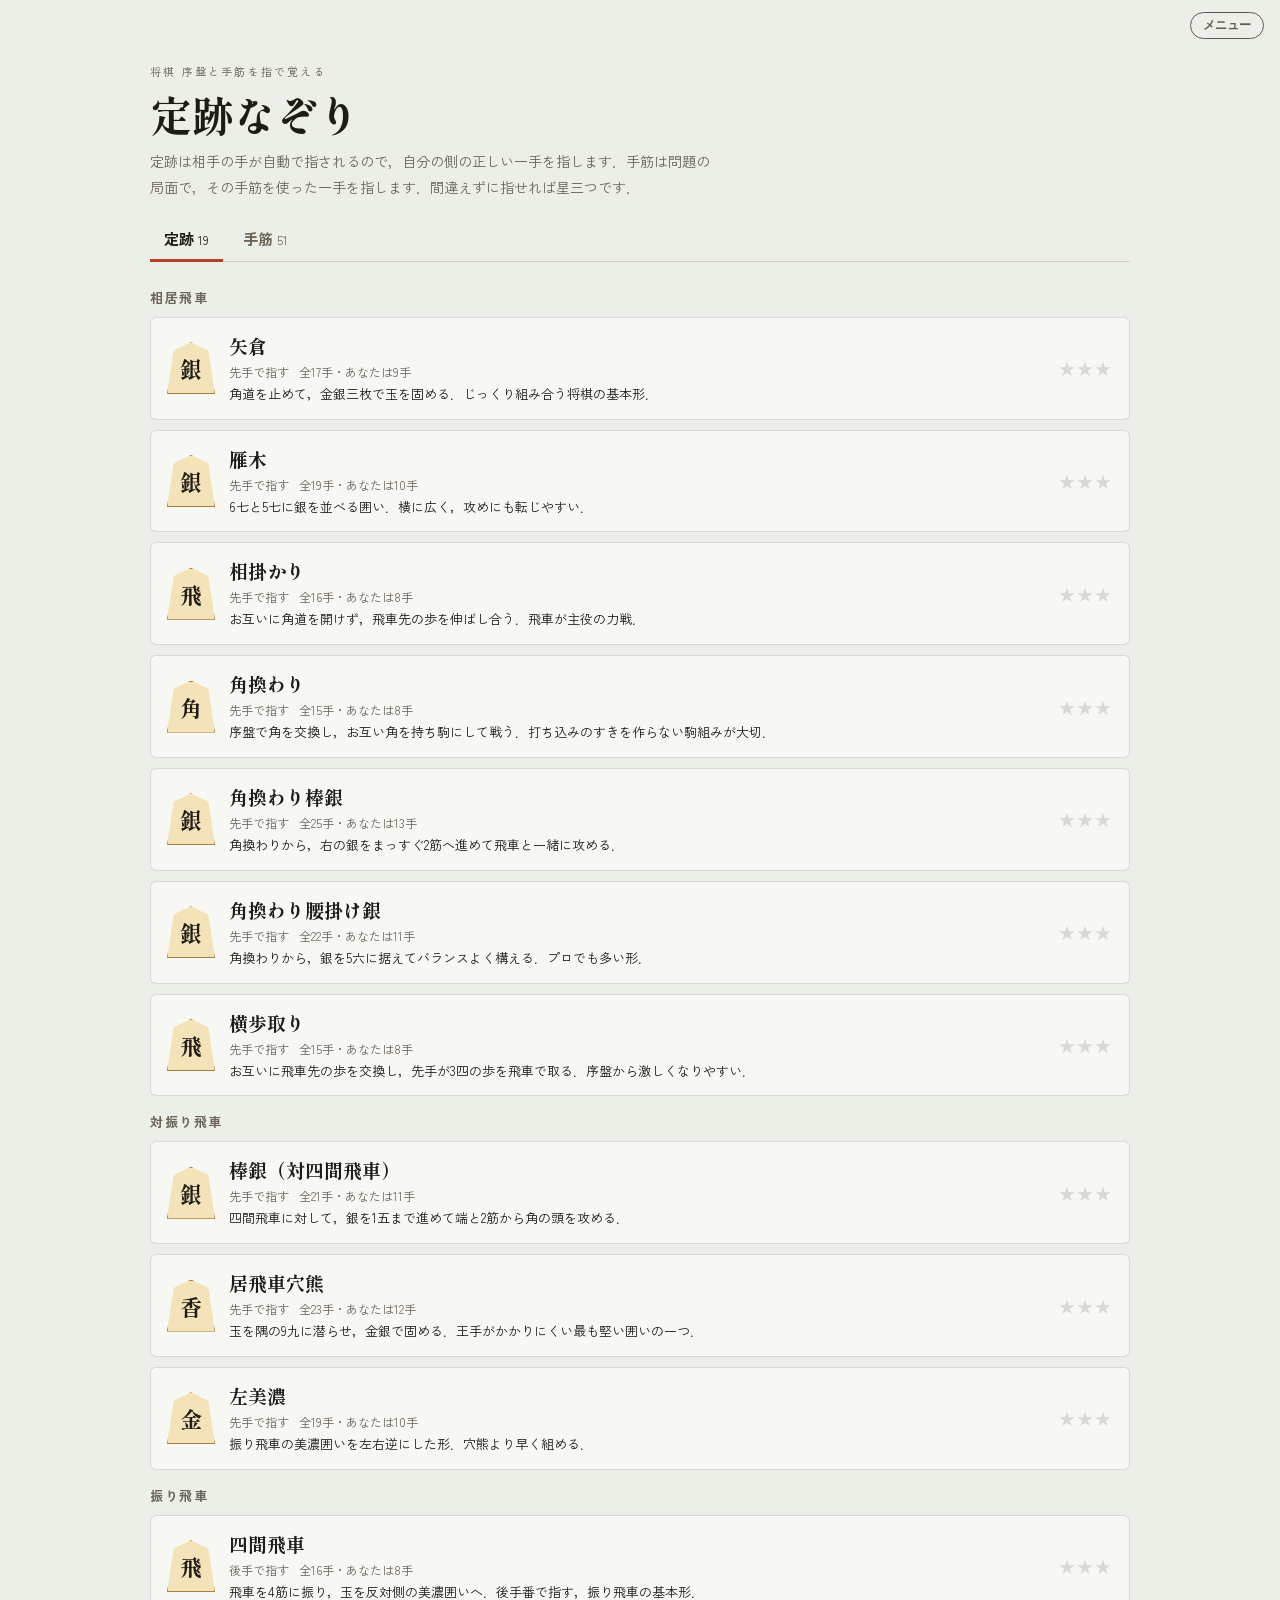
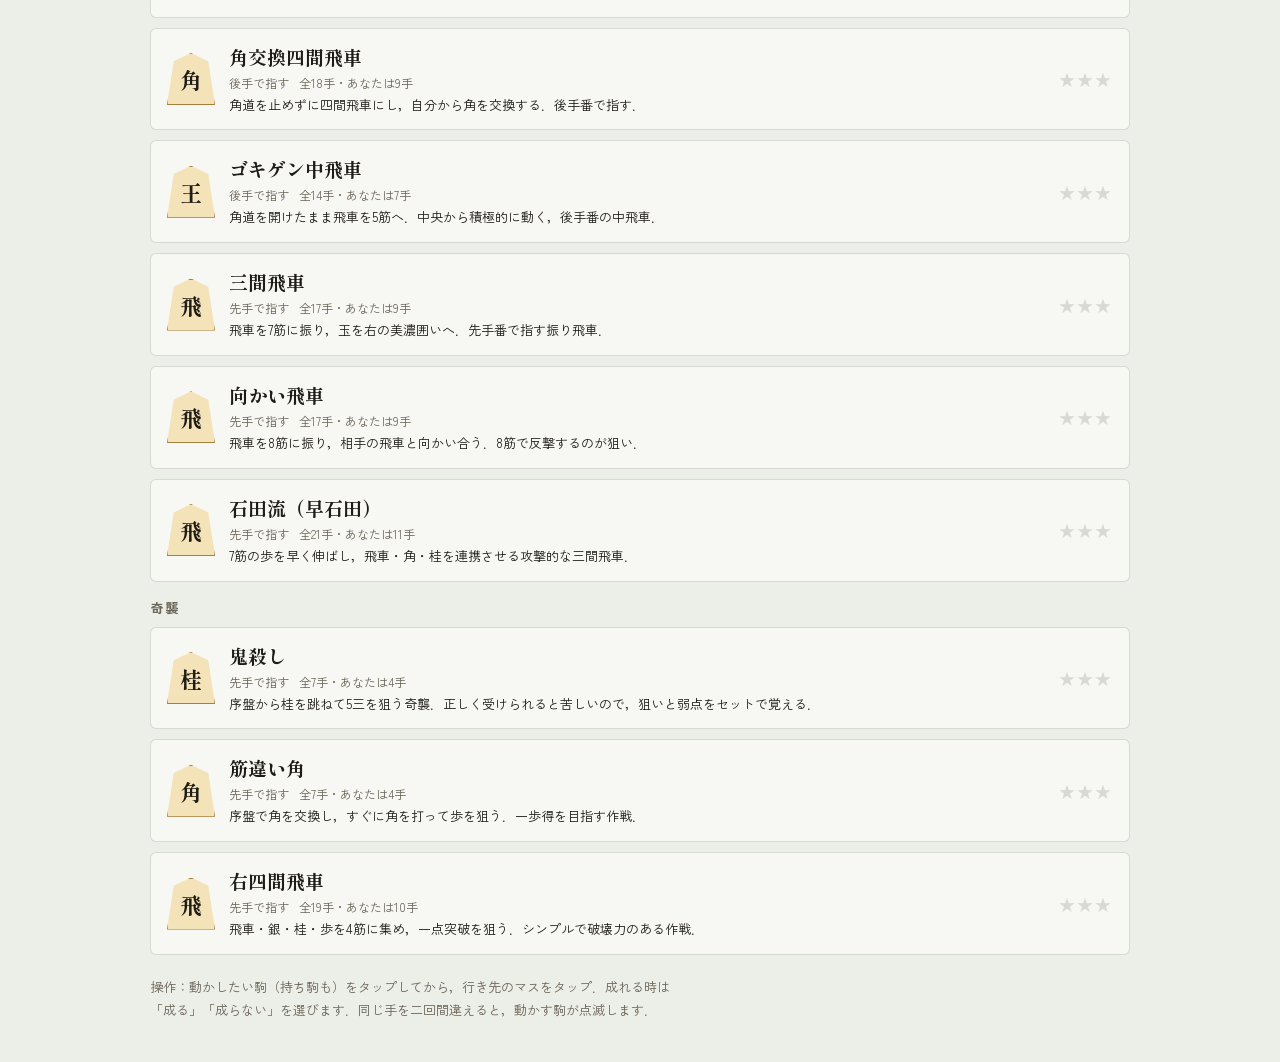
==== docs/joseki.html @ 5e4f7b09 "Add offline-capable GitHub Pages build of the games Co-Authored-By: Claude Opus 5.5 <noreply@anthrop" ====
<!doctype html>
<html lang="ja">
<head>
<meta charset="utf-8">
<meta name="viewport" content="width=device-width, initial-scale=1, viewport-fit=cover">
<meta name="theme-color" content="#eceee8">
<meta name="apple-mobile-web-app-capable" content="yes">
<meta name="mobile-web-app-capable" content="yes">
<meta name="apple-mobile-web-app-title" content="ゲーム箱">
<link rel="manifest" href="manifest.webmanifest">
<link rel="apple-touch-icon" href="icon-180.png">
<link rel="icon" href="icon-192.png">
<style>:root{color-scheme:light;padding-top:env(safe-area-inset-top,0px);padding-bottom:env(safe-area-inset-bottom,0px)}
body{margin:0;font:14px system-ui,-apple-system,"Hiragino Sans","Noto Sans JP",sans-serif}
img{max-width:100%}[hidden]{display:none!important}
.app-menu{font:700 12px system-ui,-apple-system,"Hiragino Sans",sans-serif;color:inherit;text-decoration:none;
 border:1px solid currentColor;border-radius:999px;padding:4px 12px;opacity:.7;background:transparent}
.app-menu.fixed{position:fixed;z-index:50;left:50%;transform:translateX(-50%);top:calc(env(safe-area-inset-top,0px) + 10px)}
.app-menu-bar{display:flex;justify-content:flex-end;padding-top:12px;padding-left:max(16px,env(safe-area-inset-left,0px));padding-right:max(16px,env(safe-area-inset-right,0px))}</style>
<title>定跡なぞり</title>
</head>
<body>
<div class="app-menu-bar"><a class="app-menu static" href="./">メニュー</a></div>
<meta name="claude:viewport-fit-sides" content="cover">
<link rel="preconnect" href="https://fonts.googleapis.com">
<link rel="preconnect" href="https://fonts.gstatic.com" crossorigin>
<link rel="stylesheet" href="https://fonts.googleapis.com/css2?family=Shippori+Mincho+B1:wght@600;800&family=Zen+Kaku+Gothic+New:wght@400;700&display=swap">
<style>
/* Layout: 一覧は定跡カードの一列．対局画面は盤を主役に，右（狭い画面では下）に棋譜と解説． */
:root {
  --bg: #eceee8;
  --surface: #f7f8f4;
  --ink: #1f1c16;
  --muted: #6b6558;
  --line: rgba(31, 28, 22, 0.14);
  --board: #e2b768;
  --grid: #5b3f1b;
  --piece: #f4e2b8;
  --piece-edge: #a77f3f;
  --accent: #b8402b;
  --good: #2f7a4a;
  --hl: rgba(184, 64, 43, 0.22);
  --last: rgba(47, 122, 74, 0.22);
  --sign: "Shippori Mincho B1", "Hiragino Mincho ProN", "Yu Mincho", serif;
  --ui: "Zen Kaku Gothic New", "Hiragino Sans", "Noto Sans JP", "Yu Gothic", sans-serif;
}
@media (prefers-color-scheme: dark) {
  :root:not([data-theme="light"]) {
    --bg: #161915; --surface: #1f231e; --ink: #e7e9e3; --muted: #a29d8f; --line: rgba(231, 233, 227, 0.14);
    --board: #b98b47; --grid: #3d2a10; --piece: #ead6a6; --piece-edge: #8a6530;
    --accent: #ec6b52; --good: #5cb97c; --hl: rgba(236, 107, 82, 0.32); --last: rgba(92, 185, 124, 0.3);
    color-scheme: dark;
  }
}
:root[data-theme="dark"] {
  --bg: #161915; --surface: #1f231e; --ink: #e7e9e3; --muted: #a29d8f; --line: rgba(231, 233, 227, 0.14);
  --board: #b98b47; --grid: #3d2a10; --piece: #ead6a6; --piece-edge: #8a6530;
  --accent: #ec6b52; --good: #5cb97c; --hl: rgba(236, 107, 82, 0.32); --last: rgba(92, 185, 124, 0.3);
  color-scheme: dark;
}
[hidden] { display: none !important; }
body { background: var(--bg); color: var(--ink); font-family: var(--ui); }
.wrap {
  max-width: 980px; margin: 0 auto;
  padding-block: 24px 40px;
  padding-left: max(16px, env(safe-area-inset-left, 0px));
  padding-right: max(16px, env(safe-area-inset-right, 0px));
  display: flex; flex-direction: column; gap: 20px;
}
h1, h2 { font-family: var(--sign); font-weight: 800; margin: 0; line-height: 1.2; text-wrap: balance; }
h1 { font-size: clamp(30px, 7vw, 42px); }
h2 { font-size: 24px; }
p { margin: 0; line-height: 1.8; }
.lead { color: var(--muted); max-width: 40em; }
.eyebrow { font-size: 11px; letter-spacing: 0.2em; color: var(--muted); }

/* 一覧 */
.list { display: grid; gap: 10px; }
.item {
  display: grid; grid-template-columns: auto 1fr auto; gap: 14px; align-items: center;
  text-align: left; font: inherit; color: inherit;
  background: var(--surface); border: 1px solid var(--line); border-radius: 6px;
  padding: 14px 16px; cursor: pointer;
}
.item:hover { border-color: var(--ink); }
.item .mark {
  font-family: var(--sign); font-weight: 800; font-size: 22px;
  width: 46px; height: 50px; display: grid; place-items: center;
  background: var(--piece); color: #1f1c16; border: 1px solid var(--piece-edge);
  clip-path: polygon(50% 0, 86% 16%, 100% 100%, 0 100%, 14% 16%);
}
.item .body { display: flex; flex-direction: column; gap: 4px; min-width: 0; }
.item .name { font-family: var(--sign); font-weight: 800; font-size: 19px; }
.item .meta { font-size: 12px; color: var(--muted); display: flex; flex-wrap: wrap; gap: 4px 10px; }
.item .desc { font-size: 13px; line-height: 1.6; }
.stars { font-size: 16px; letter-spacing: 2px; color: var(--accent); white-space: nowrap; }
.stars .off { color: var(--line); }

/* 対局画面 */
.play { display: grid; grid-template-columns: minmax(0, 1fr) 300px; gap: 24px; align-items: start; }
@media (max-width: 760px) { .play { grid-template-columns: 1fr; } }
.topbar { display: flex; align-items: center; justify-content: space-between; gap: 12px; flex-wrap: wrap; }
.back {
  font: 700 13px var(--ui); color: var(--ink); background: transparent;
  border: 1px solid var(--line); border-radius: 999px; padding: 6px 14px; cursor: pointer;
}
.boardcol { display: flex; flex-direction: column; gap: 8px; align-items: center; min-width: 0; }
.hand {
  width: min(100%, 520px); min-height: 34px;
  display: flex; align-items: center; gap: 8px; flex-wrap: wrap;
  font-size: 13px; color: var(--muted);
}
.hand b { font-family: var(--sign); font-size: 18px; color: var(--ink); }
.boardbox { width: min(100%, 520px); display: grid; grid-template-columns: 1fr 18px; gap: 4px; }
.files { display: grid; grid-template-columns: repeat(9, 1fr); font-size: 11px; color: var(--muted); text-align: center; font-variant-numeric: tabular-nums; }
.ranks { display: grid; grid-template-rows: repeat(9, 1fr); font-family: var(--sign); font-size: 12px; color: var(--muted); align-items: center; text-align: center; }
.board {
  display: grid; grid-template-columns: repeat(9, 1fr);
  background: var(--board); border: 2px solid var(--grid);
  box-shadow: 0 8px 24px rgba(0, 0, 0, 0.12);
}
.sq {
  aspect-ratio: 1 / 1.1; position: relative; padding: 0; margin: 0;
  border: 0; border-right: 1px solid var(--grid); border-bottom: 1px solid var(--grid);
  background: transparent; cursor: pointer; display: grid; place-items: center; min-width: 0;
}
.sq:nth-child(9n) { border-right: 0; }
.sq:nth-last-child(-n+9) { border-bottom: 0; }
.sq.last { background: var(--last); }
.sq.sel { background: var(--hl); }
.sq.hint::after {
  content: ""; position: absolute; inset: 3px; border: 2px dashed var(--accent); border-radius: 3px;
  animation: blink 1s steps(2) infinite;
}
.sq.wrong { animation: shake .3s; }
.sq:focus-visible { outline: 2px solid var(--ink); outline-offset: -3px; z-index: 1; }
@keyframes blink { 50% { opacity: 0.3; } }
@keyframes shake { 25% { transform: translateX(-3px); } 75% { transform: translateX(3px); } }
.pc {
  width: 84%; height: 90%;
  display: grid; place-items: center;
  background: var(--piece); color: #1f1c16;
  clip-path: polygon(50% 0, 86% 15%, 100% 100%, 0 100%, 14% 15%);
  font-family: var(--sign); font-weight: 800;
  font-size: clamp(14px, 4.4vw, 26px); line-height: 1;
  padding-top: 10%;
  box-shadow: inset 0 -2px 0 var(--piece-edge);
  pointer-events: none;
}
.pc.opp { transform: rotate(180deg); }
.pc.promo { color: #b8402b; }
.pc.long { font-size: clamp(10px, 3vw, 17px); writing-mode: vertical-rl; }

.side { display: flex; flex-direction: column; gap: 14px; min-width: 0; }
.panel { background: var(--surface); border: 1px solid var(--line); border-radius: 6px; padding: 16px; display: flex; flex-direction: column; gap: 10px; }
.prompt { font-weight: 700; font-size: 15px; }
.prompt.ok { color: var(--good); }
.prompt.ng { color: var(--accent); }
.comment { font-size: 14px; line-height: 1.8; min-height: 3.6em; }
.row { display: flex; gap: 8px; flex-wrap: wrap; }
.btn {
  font: 700 14px var(--ui); color: var(--bg); background: var(--ink);
  border: 0; border-radius: 4px; padding: 10px 14px; cursor: pointer;
}
.btn.ghost { color: var(--ink); background: transparent; border: 1px solid var(--line); }
.btn:disabled { opacity: 0.4; cursor: default; }
.btn:focus-visible, .back:focus-visible, .item:focus-visible { outline: 2px solid var(--accent); outline-offset: 2px; }
.kifu { margin: 0; padding: 0; list-style: none; display: grid; grid-template-columns: repeat(2, 1fr); gap: 2px 10px; font-size: 14px; font-variant-numeric: tabular-nums; max-height: 260px; overflow-y: auto; }
.kifu li { display: flex; gap: 6px; padding: 2px 4px; border-radius: 3px; }
.kifu li .no { color: var(--muted); font-size: 11px; width: 1.8em; text-align: right; padding-top: 3px; }
.kifu li.now { background: var(--hl); }
.kifu li.todo { color: var(--muted); }
.progress { height: 4px; background: var(--line); border-radius: 2px; overflow: hidden; }
.progress span { display: block; height: 100%; background: var(--good); transition: width .3s; }
.done { text-align: center; gap: 12px; }
.done .stars { font-size: 30px; }
@media (prefers-reduced-motion: reduce) { .sq.hint::after, .sq.wrong { animation: none; } .progress span { transition: none; } }
/* 追加：タブ，手筋の一覧，持ち駒，成りの選択 */
.tabs { display: flex; gap: 6px; border-bottom: 1px solid var(--line); }
.tab {
  font: 700 15px var(--ui); color: var(--muted); background: transparent; border: 0;
  border-bottom: 3px solid transparent; padding: 8px 14px 10px; cursor: pointer; margin-bottom: -1px;
}
.tab[aria-selected="true"] { color: var(--ink); border-bottom-color: var(--accent); }
.tab .count { font-size: 12px; font-weight: 400; margin-left: 4px; }
.tab:focus-visible, .tsj:focus-visible, .hp:focus-visible { outline: 2px solid var(--accent); outline-offset: 2px; }
.section { display: flex; flex-direction: column; gap: 10px; }
.section h3 { font-size: 13px; letter-spacing: 0.12em; color: var(--muted); margin: 6px 0 0; font-weight: 700; }
.tgrid { display: grid; grid-template-columns: repeat(auto-fill, minmax(150px, 1fr)); gap: 8px; }
.tsj {
  font: inherit; color: inherit; text-align: left; cursor: pointer;
  background: var(--surface); border: 1px solid var(--line); border-radius: 6px;
  padding: 10px 12px; display: flex; flex-direction: column; gap: 4px; min-width: 0;
}
.tsj:hover { border-color: var(--ink); }
.tsj .tn { font-family: var(--sign); font-weight: 800; font-size: 16px; }
.tsj .tm { display: flex; justify-content: space-between; align-items: center; gap: 6px; font-size: 11px; color: var(--muted); }
.tsj .stars { font-size: 12px; letter-spacing: 1px; }
.summary { font-size: 13px; color: var(--muted); }
.hp {
  font: 800 18px var(--sign); color: #1f1c16; background: var(--piece);
  border: 1px solid var(--piece-edge); border-radius: 3px; padding: 2px 8px; cursor: pointer;
  display: inline-flex; align-items: baseline; gap: 2px;
}
.hp small { font: 700 11px var(--ui); }
.hp[aria-pressed="true"] { outline: 3px solid var(--accent); outline-offset: 1px; }
.hp.hint { animation: blink 1s steps(2) infinite; }
.hp:disabled { cursor: default; }
.question { font-size: 14px; line-height: 1.8; padding: 10px 12px; border-left: 3px solid var(--accent); background: var(--bg); }
.promo-choice { display: flex; gap: 8px; }
.tagline { display: flex; gap: 8px; flex-wrap: wrap; font-size: 12px; color: var(--muted); }
.tagline span { border: 1px solid var(--line); border-radius: 999px; padding: 2px 8px; }
@media (prefers-reduced-motion: reduce) { .hp.hint { animation: none; } }
</style>

<div class="wrap" id="home">
  <div style="display:flex;flex-direction:column;gap:10px">
    <span class="eyebrow">将棋 序盤と手筋を指で覚える</span>
    <h1>定跡なぞり</h1>
    <p class="lead">定跡は相手の手が自動で指されるので，自分の側の正しい一手を指します．手筋は問題の局面で，その手筋を使った一手を指します．間違えずに指せれば星三つです．</p>
  </div>
  <div class="tabs" role="tablist">
    <button class="tab" id="tabJ" role="tab" type="button" aria-selected="true">定跡<span class="count" id="countJ"></span></button>
    <button class="tab" id="tabT" role="tab" type="button" aria-selected="false">手筋<span class="count" id="countT"></span></button>
  </div>
  <div id="paneJ" class="section"></div>
  <div id="paneT" class="section" hidden></div>
  <p class="lead" style="font-size:13px">操作：動かしたい駒（持ち駒も）をタップしてから，行き先のマスをタップ．成れる時は「成る」「成らない」を選びます．同じ手を二回間違えると，動かす駒が点滅します．</p>
</div>

<div class="wrap" id="game" hidden>
  <div class="topbar">
    <button class="back" id="backBtn" type="button">← 一覧へ</button>
    <span class="eyebrow" id="sideLabel"></span>
  </div>
  <div class="play">
    <div class="boardcol">
      <div class="hand" id="handTop"></div>
      <div class="boardbox">
        <div class="files" id="files"></div><div></div>
        <div class="board" id="board"></div>
        <div class="ranks" id="ranks"></div>
      </div>
      <div class="hand" id="handBottom"></div>
    </div>
    <div class="side">
      <div style="display:flex;flex-direction:column;gap:6px">
        <h2 id="lineName"></h2>
        <div class="tagline" id="tagline"></div>
      </div>
      <div class="panel" id="talk">
        <div class="progress"><span id="bar" style="width:0%"></span></div>
        <div class="question" id="question" hidden></div>
        <div class="prompt" id="prompt"></div>
        <div class="promo-choice" id="promoChoice" hidden>
          <button class="btn" id="promoYes" type="button">成る</button>
          <button class="btn ghost" id="promoNo" type="button">成らない</button>
        </div>
        <div class="comment" id="comment"></div>
        <div class="row">
          <button class="btn ghost" id="hintBtn" type="button">ヒント</button>
          <button class="btn ghost" id="resetBtn" type="button">最初から</button>
        </div>
      </div>
      <div class="panel done" id="donePanel" hidden>
        <span class="eyebrow" id="doneEyebrow">指し終えました</span>
        <div class="stars" id="doneStars"></div>
        <p id="doneText"></p>
        <p id="doneExplain" style="text-align:left;font-size:14px"></p>
        <div class="row" style="justify-content:center">
          <button class="btn" id="againBtn" type="button">もう一度</button>
          <button class="btn ghost" id="nextBtn" type="button">次へ</button>
        </div>
      </div>
      <div class="panel">
        <span class="eyebrow">棋譜</span>
        <ol class="kifu" id="kifu"></ol>
      </div>
    </div>
  </div>
</div>

<script>
(() => {
  const $ = id => document.getElementById(id);

  // ---------- ルール（駒の動き・王手・詰みの判定） ----------
  // minimal shogi rules for verification
  const PROMOTABLE={歩:1,香:1,桂:1,銀:1,角:1,飛:1};
  const GOLDLIKE=[[0,-1],[1,-1],[-1,-1],[1,0],[-1,0],[0,1]];
  const STEP={歩:[[0,-1]],金:GOLDLIKE,銀:[[0,-1],[1,-1],[-1,-1],[1,1],[-1,1]],玉:[[0,-1],[1,-1],[-1,-1],[1,0],[-1,0],[0,1],[1,1],[-1,1]],桂:[[1,-2],[-1,-2]]};
  const SLIDE={飛:[[0,1],[0,-1],[1,0],[-1,0]],角:[[1,1],[1,-1],[-1,1],[-1,-1]],香:[[0,-1]]};
  function vectors(pc){ // returns {steps, slides} in sente orientation
    if(pc.p){ if(pc.t==='飛')return{steps:[[1,1],[1,-1],[-1,1],[-1,-1]],slides:SLIDE.飛};
      if(pc.t==='角')return{steps:[[0,1],[0,-1],[1,0],[-1,0]],slides:SLIDE.角};
      return{steps:GOLDLIKE,slides:[]};}
    return{steps:STEP[pc.t]||[],slides:SLIDE[pc.t]||[]};}
  const on=(f,r)=>f>=1&&f<=9&&r>=1&&r<=9;
  function targets(b,sq){const pc=b[sq];const f=sq/10|0,r=sq%10;const sg=pc.s==='s'?1:-1;const v=vectors(pc);const out=[];
    for(const[a,c]of v.steps){const ff=f+a*sg,rr=r+c*sg;if(on(ff,rr))out.push(ff*10+rr);}
    for(const[a,c]of v.slides){for(let k=1;k<9;k++){const ff=f+a*k*sg,rr=r+c*k*sg;if(!on(ff,rr))break;out.push(ff*10+rr);if(b[ff*10+rr])break;}}
    return out;}
  function attacked(b,sq,by){for(const k in b){if(b[k].s===by&&targets(b,+k).includes(sq))return true;}return false;}
  function kingSq(b,s){for(const k in b)if(b[k].t==='玉'&&b[k].s===s)return +k;return null;}
  function inCheck(b,s){const k=kingSq(b,s);return k!=null&&attacked(b,k,s==='s'?'g':'s');}
  const zone=(s,r)=>s==='s'?r<=3:r>=7;
  function mustPromote(t,s,r){const rr=s==='s'?r:10-r;return (t==='歩'||t==='香')&&rr===1||t==='桂'&&rr<=2;}
  function apply(pos,m){const b={...pos.b};const h={s:{...pos.h.s},g:{...pos.h.g}};const s=m.s;
    if(m.drop){b[m.to]={t:m.drop,s,p:false};h[s][m.drop]--;}
    else{const pc=b[m.from];const cap=b[m.to];if(cap&&cap.t!=='玉')h[s][cap.t]=(h[s][cap.t]||0)+1;b[m.to]={t:pc.t,s,p:pc.p||!!m.promote};delete b[m.from];}
    return{b,h};}
  function legalMoves(pos,s){const out=[];const b=pos.b;
    for(const k in b){const pc=b[k];if(pc.s!==s)continue;const from=+k;
      for(const to of targets(b,from)){if(b[to]&&b[to].s===s)continue;const fr=from%10,tr=to%10;
        const canP=PROMOTABLE[pc.t]&&!pc.p&&(zone(s,fr)||zone(s,tr));const must=!pc.p&&mustPromote(pc.t,s,tr);
        const opts=must?[true]:canP?[true,false]:[false];
        for(const pr of opts)out.push({s,from,to,promote:pr});}}
    for(const t in pos.h[s]){if(!(pos.h[s][t]>0))continue;
      for(let f=1;f<=9;f++)for(let r=1;r<=9;r++){const sq=f*10+r;if(b[sq])continue;if(mustPromote(t,s,r))continue;
        if(t==='歩'){let ni=false;for(let rr=1;rr<=9;rr++){const q=b[f*10+rr];if(q&&q.s===s&&q.t==='歩'&&!q.p)ni=true;}if(ni)continue;}
        out.push({s,drop:t,to:sq});}}
    return out.filter(m=>!inCheck(apply(pos,m).b,s));}
  function isMate(pos){return inCheck(pos.b,'g')&&legalMoves(pos,'g').length===0;}
  function mateIn(pos,n){ // sente to move; returns list of first moves that force mate within n plies (n odd)
    const res=[];for(const m of legalMoves(pos,'s')){const p2=apply(pos,m);if(!inCheck(p2.b,'g'))continue;
      if(m.drop==='歩'&&isMate(p2))continue; // uchifuzume
      if(forced(p2,n-1))res.push(m);}return res;}
  function forced(p,n){const reps=legalMoves(p,'g');if(reps.length===0)return inCheck(p.b,'g');if(n<=0)return false;
    for(const r of reps){const p3=apply(p,r);if(mateIn(p3,n-1).length===0)return false;}return true;}
  const K=['','一','二','三','四','五','六','七','八','九'];
  function str(m){return (m.drop?'*'+m.drop:''+m.from)+m.to+(m.promote?'+':'');}
  function parsePos(S,G,H,GH){const b={};const rd=(str,s)=>{for(const tok of (str||'').split(/\s+/).filter(Boolean)){const map={竜:['飛',1],馬:['角',1],と:['歩',1]};const [t,p]=map[tok[0]]||[tok[0],0];b[+tok[1]*10+ +tok[2]]={t,s,p:!!p};}};
    rd(S,'s');rd(G,'g');const hand=str=>{const h={};let last=null;for(const ch of (str||'')){if(/\d/.test(ch)){h[last]+=+ch-1;}else{h[ch]=(h[ch]||0)+1;last=ch;}}return h;};
    return{b,h:{s:hand(H),g:hand(GH)}};}
  function parseMove(m,s){if(m[0]==='*')return{s,drop:m[1],to:+m[2]*10+ +m[3]};return{s,from:+m[0]*10+ +m[1],to:+m[2]*10+ +m[3],promote:m.endsWith('+')};}

  // ---------- データ ----------
  // 定跡と手筋のデータ．index.html に埋め込んで使う．
  // 指し手: "7776" = 7七→7六．末尾の "+" は成り．"*歩87" = 歩を8七に打つ．
  const LINES = [
    {
      id: 'yagura', name: '矢倉', mark: '銀', tag: '相居飛車', side: 's',
      desc: '角道を止めて，金銀三枚で玉を固める．じっくり組み合う将棋の基本形．',
      moves: [
        ['7776', '▲7六歩', '角道を開ける．'],
        ['8384', '△8四歩'],
        ['7968', '▲6八銀', '角道を止める前に銀を上がっておく．急な攻めに備える一手．'],
        ['3334', '△3四歩'],
        ['6766', '▲6六歩', '角道を止めて，じっくり囲う方針を示す．'],
        ['7162', '△6二銀'],
        ['5756', '▲5六歩', '5筋の歩を突いて，駒の通り道を作る．'],
        ['5354', '△5四歩'],
        ['3948', '▲4八銀', '右の銀も中央へ寄せる．'],
        ['3142', '△4二銀'],
        ['4958', '▲5八金右', '右の金を寄せる．「右」は4九の金を動かすという意味．'],
        ['4132', '△3二金'],
        ['6978', '▲7八金', '左の金を囲いの位置へ．'],
        ['5141', '△4一玉'],
        ['5969', '▲6九玉', '玉を囲いの方へ寄せていく．'],
        ['6152', '△5二金'],
        ['6877', '▲7七銀', '7七銀と7八金が並び，矢倉囲いの骨組みができた．この後は6七金，玉を8八へと進めて完成させる．'],
      ],
    },
    {
      id: 'gangi', name: '雁木', mark: '銀', tag: '相居飛車', side: 's',
      desc: '6七と5七に銀を並べる囲い．横に広く，攻めにも転じやすい．',
      moves: [
        ['7776', '▲7六歩', '角道を開ける．'],
        ['8384', '△8四歩'],
        ['7968', '▲6八銀', '左の銀を上がる．'],
        ['3334', '△3四歩'],
        ['6766', '▲6六歩', '角道を止める．'],
        ['7162', '△6二銀'],
        ['5756', '▲5六歩', '5筋の歩を突き，銀の通り道を作る．'],
        ['5354', '△5四歩'],
        ['3948', '▲4八銀', '右の銀も上がる．'],
        ['3142', '△4二銀'],
        ['4958', '▲5八金右', '右の金を中央へ寄せる．'],
        ['4132', '△3二金'],
        ['6867', '▲6七銀', '左の銀を6七へ．'],
        ['5141', '△4一玉'],
        ['4857', '▲5七銀', '右の銀を5七へ．6七と5七に銀が並ぶのが雁木の形．'],
        ['6152', '△5二金'],
        ['6978', '▲7八金', '金を寄せて守りを固める．'],
        ['4233', '△3三銀'],
        ['5969', '▲6九玉', '玉を囲いに入れて完成．横からの攻めに強く，駒が前に出やすい．'],
      ],
    },
    {
      id: 'aigakari', name: '相掛かり', mark: '飛', tag: '相居飛車', side: 's',
      desc: 'お互いに角道を開けず，飛車先の歩を伸ばし合う．飛車が主役の力戦．',
      moves: [
        ['2726', '▲2六歩', '角道より先に飛車先の歩を伸ばす．'],
        ['8384', '△8四歩'],
        ['2625', '▲2五歩', 'さらに飛車先を伸ばす．'],
        ['8485', '△8五歩'],
        ['6978', '▲7八金', '8筋の歩交換に備えて，角の頭を金で守る．'],
        ['4132', '△3二金'],
        ['2524', '▲2四歩', '飛車先の歩を突き捨てる．'],
        ['2324', '△同歩'],
        ['2824', '▲同飛', '飛車で取り返して飛車先の歩交換．持ち駒に歩が一枚．'],
        ['*歩23', '△2三歩'],
        ['2428', '▲2八飛', '飛車を元の位置へ引く「引き飛車」．2六に引く「浮き飛車」もある．'],
        ['8586', '△8六歩'],
        ['8786', '▲同歩', '取らずにいると△8七歩成と攻め込まれる．'],
        ['8286', '△同飛'],
        ['*歩87', '▲8七歩', '歩を打って相手の飛車を追い返す．'],
        ['8684', '△8四飛'],
      ],
    },
    {
      id: 'kakugawari', name: '角換わり', mark: '角', tag: '相居飛車', side: 's',
      desc: '序盤で角を交換し，お互い角を持ち駒にして戦う．打ち込みのすきを作らない駒組みが大切．',
      moves: [
        ['7776', '▲7六歩', '角道を開ける．'],
        ['8384', '△8四歩'],
        ['2726', '▲2六歩', '飛車先の歩を伸ばす．'],
        ['4132', '△3二金'],
        ['6978', '▲7八金', '8筋から攻められる角の頭を，金で先に守っておく．'],
        ['8485', '△8五歩'],
        ['8877', '▲7七角', '角を上がって8筋の攻めを受ける．角交換の準備でもある．'],
        ['3334', '△3四歩'],
        ['7988', '▲8八銀', '角の後ろに銀を置く．角を取られたら銀で取り返せる．'],
        ['2277+', '△7七角成'],
        ['8877', '▲同銀', '銀で取り返して角の交換が成立．お互いに角を一枚ずつ持ち駒にした．'],
        ['3122', '△2二銀'],
        ['3948', '▲4八銀', '右の銀を上がる．角を打ち込まれるすきを消しながら攻めの準備．'],
        ['2233', '△3三銀'],
        ['2625', '▲2五歩', '飛車先をさらに伸ばす．ここから棒銀，早繰り銀，腰掛け銀と攻め方を選んでいく．'],
      ],
    },
    {
      id: 'kakubogin', name: '角換わり棒銀', mark: '銀', tag: '相居飛車', side: 's',
      desc: '角換わりから，右の銀をまっすぐ2筋へ進めて飛車と一緒に攻める．',
      moves: [
        ['7776', '▲7六歩', '角道を開ける．'],
        ['8384', '△8四歩'],
        ['2726', '▲2六歩', '飛車先の歩を伸ばす．'],
        ['4132', '△3二金'],
        ['6978', '▲7八金', '角の頭を金で守る．'],
        ['8485', '△8五歩'],
        ['8877', '▲7七角', '角を上がって8筋を受ける．'],
        ['3334', '△3四歩'],
        ['7988', '▲8八銀', '角の後ろに銀を置く．'],
        ['2277+', '△7七角成'],
        ['8877', '▲同銀', '銀で取り返して角交換．'],
        ['3122', '△2二銀'],
        ['2625', '▲2五歩', '飛車先を伸ばす．'],
        ['2233', '△3三銀'],
        ['3938', '▲3八銀', '右の銀をまっすぐ上がる．棒銀の始まり．'],
        ['7162', '△6二銀'],
        ['3827', '▲2七銀', '銀を飛車の前へ．'],
        ['6364', '△6四歩'],
        ['1716', '▲1六歩', '端歩を突いて，銀の進路を広げる．'],
        ['1314', '△1四歩'],
        ['2726', '▲2六銀', '銀が飛車の前に出た．'],
        ['6263', '△6三銀'],
        ['1615', '▲1五歩', '端歩を突き捨てる．'],
        ['1415', '△同歩'],
        ['2615', '▲同銀', '銀が1五に進出．次に▲2四歩から銀と飛車で2筋を突破するのが棒銀の狙い．'],
      ],
    },
    {
      id: 'koshikake', name: '角換わり腰掛け銀', mark: '銀', tag: '相居飛車', side: 's',
      desc: '角換わりから，銀を5六に据えてバランスよく構える．プロでも多い形．',
      moves: [
        ['7776', '▲7六歩', '角道を開ける．'],
        ['8384', '△8四歩'],
        ['2726', '▲2六歩', '飛車先の歩を伸ばす．'],
        ['4132', '△3二金'],
        ['6978', '▲7八金', '角の頭を金で守る．'],
        ['8485', '△8五歩'],
        ['8877', '▲7七角', '角を上がって8筋を受ける．'],
        ['3334', '△3四歩'],
        ['7988', '▲8八銀', '角の後ろに銀を置く．'],
        ['2277+', '△7七角成'],
        ['8877', '▲同銀', '銀で取り返して角交換．'],
        ['3122', '△2二銀'],
        ['3948', '▲4八銀', '右の銀を上がる．'],
        ['2233', '△3三銀'],
        ['2625', '▲2五歩', '飛車先を伸ばす．'],
        ['7162', '△6二銀'],
        ['4746', '▲4六歩', '4筋の歩を突いて，銀の通り道を作る．'],
        ['6364', '△6四歩'],
        ['4847', '▲4七銀', '銀を4七へ．'],
        ['6263', '△6三銀'],
        ['4756', '▲5六銀', '銀を5六へ．5七の歩の上に腰掛けるので「腰掛け銀」．'],
        ['6354', '△5四銀'],
      ],
    },
    {
      id: 'yokofu', name: '横歩取り', mark: '飛', tag: '相居飛車', side: 's',
      desc: 'お互いに飛車先の歩を交換し，先手が3四の歩を飛車で取る．序盤から激しくなりやすい．',
      moves: [
        ['7776', '▲7六歩', '角道を開ける．'],
        ['3334', '△3四歩'],
        ['2726', '▲2六歩', '飛車先の歩を伸ばす．'],
        ['8384', '△8四歩'],
        ['2625', '▲2五歩', 'さらに飛車先を伸ばす．'],
        ['8485', '△8五歩'],
        ['6978', '▲7八金', '飛車先交換の前に，角の頭を金で守っておく．'],
        ['4132', '△3二金'],
        ['2524', '▲2四歩', '飛車先の歩を突き捨てる．'],
        ['2324', '△同歩'],
        ['2824', '▲同飛', '飛車で取り返して，飛車先の歩交換ができた．持ち駒に歩が一枚．'],
        ['8586', '△8六歩'],
        ['8786', '▲同歩', '取らずにいると△8七歩成と攻め込まれる．'],
        ['8286', '△同飛'],
        ['2434', '▲3四飛', '3四の歩を飛車で取る．これが「横歩取り」．一歩得だが飛車が狙われやすく，ここから激しい戦いになる．'],
      ],
    },
    {
      id: 'taishikenbogin', name: '棒銀（対四間飛車）', mark: '銀', tag: '対振り飛車', side: 's',
      desc: '四間飛車に対して，銀を1五まで進めて端と2筋から角の頭を攻める．',
      moves: [
        ['7776', '▲7六歩', '角道を開ける．'],
        ['3334', '△3四歩'],
        ['2726', '▲2六歩', '飛車先を伸ばす．'],
        ['4344', '△4四歩'],
        ['2625', '▲2五歩', '飛車先をさらに伸ばす．'],
        ['2233', '△3三角'],
        ['3948', '▲4八銀', '右の銀を上がる．'],
        ['8242', '△4二飛'],
        ['5968', '▲6八玉', '相手が振り飛車なので，玉は左へ移す．'],
        ['5162', '△6二玉'],
        ['6878', '▲7八玉', '玉をさらに左へ．'],
        ['6272', '△7二玉'],
        ['4958', '▲5八金右', '金を寄せて舟囲いを作る．'],
        ['7282', '△8二玉'],
        ['3736', '▲3六歩', '銀が上がる道を作る．'],
        ['7172', '△7二銀'],
        ['4837', '▲3七銀', '銀を3七へ．'],
        ['5354', '△5四歩'],
        ['3726', '▲2六銀', '銀を飛車の前に出す．棒銀の形．'],
        ['6364', '△6四歩'],
        ['2615', '▲1五銀', '銀を1五に進める．次に▲2四歩で角の頭を攻めるのが狙い．'],
      ],
    },
    {
      id: 'ibisha-anaguma', name: '居飛車穴熊', mark: '香', tag: '対振り飛車', side: 's',
      desc: '玉を隅の9九に潜らせ，金銀で固める．王手がかかりにくい最も堅い囲いの一つ．',
      moves: [
        ['7776', '▲7六歩', '角道を開ける．'],
        ['3334', '△3四歩'],
        ['2726', '▲2六歩', '飛車先を伸ばす．'],
        ['4344', '△4四歩'],
        ['3948', '▲4八銀', '右の銀を上がる．'],
        ['8242', '△4二飛'],
        ['5968', '▲6八玉', '玉を左へ．'],
        ['5162', '△6二玉'],
        ['6878', '▲7八玉', 'さらに左へ．'],
        ['6272', '△7二玉'],
        ['4958', '▲5八金右', '右の金を寄せる．'],
        ['7282', '△8二玉'],
        ['8877', '▲7七角', '角を上がって，玉の通り道を空ける．'],
        ['7172', '△7二銀'],
        ['7888', '▲8八玉', '玉を8八へ．'],
        ['5354', '△5四歩'],
        ['9998', '▲9八香', '香を一つ上がり，玉が入る穴を作る．'],
        ['3132', '△3二銀'],
        ['8899', '▲9九玉', '玉を隅の穴へ．'],
        ['3243', '△4三銀'],
        ['7988', '▲8八銀', '銀で玉にふたをする．'],
        ['6364', '△6四歩'],
        ['6979', '▲7九金', '金を寄せて穴熊の完成．玉が隅の奥にいるので，王手がかかりにくい．'],
      ],
    },
    {
      id: 'hidarimino', name: '左美濃', mark: '金', tag: '対振り飛車', side: 's',
      desc: '振り飛車の美濃囲いを左右逆にした形．穴熊より早く組める．',
      moves: [
        ['7776', '▲7六歩', '角道を開ける．'],
        ['3334', '△3四歩'],
        ['2726', '▲2六歩', '飛車先を伸ばす．'],
        ['4344', '△4四歩'],
        ['3948', '▲4八銀', '右の銀を上がる．'],
        ['8242', '△4二飛'],
        ['5968', '▲6八玉', '玉を左へ．'],
        ['5162', '△6二玉'],
        ['6878', '▲7八玉', 'さらに左へ．'],
        ['6272', '△7二玉'],
        ['4958', '▲5八金右', '右の金を寄せる．'],
        ['7282', '△8二玉'],
        ['8877', '▲7七角', '角を上がって玉の通り道を空ける．'],
        ['7172', '△7二銀'],
        ['7888', '▲8八玉', '玉を8八へ．'],
        ['5354', '△5四歩'],
        ['7978', '▲7八銀', '銀を7八へ．8八玉・7八銀・6九金・5八金の形が左美濃．'],
        ['3132', '△3二銀'],
        ['9796', '▲9六歩', '端歩を突いて玉の逃げ道を広げる．'],
      ],
    },
    {
      id: 'shikenbisha', name: '四間飛車', mark: '飛', tag: '振り飛車', side: 'g',
      desc: '飛車を4筋に振り，玉を反対側の美濃囲いへ．後手番で指す，振り飛車の基本形．',
      moves: [
        ['7776', '▲7六歩'],
        ['3334', '△3四歩', '角道を開ける．'],
        ['2726', '▲2六歩'],
        ['4344', '△4四歩', '角道を止める．振り飛車は角道を止めて，じっくり構えることが多い．'],
        ['2625', '▲2五歩'],
        ['2233', '△3三角', '▲2四歩からの飛車先交換に備えて，角を上がっておく．'],
        ['3948', '▲4八銀'],
        ['8242', '△4二飛', '飛車を4筋に振る．これが四間飛車．'],
        ['5968', '▲6八玉'],
        ['5162', '△6二玉', '玉を飛車と反対側へ移していく．'],
        ['6878', '▲7八玉'],
        ['6272', '△7二玉', 'さらに玉を左へ．'],
        ['4958', '▲5八金右'],
        ['7282', '△8二玉', '玉を8二へ．美濃囲いの玉の位置．'],
        ['5756', '▲5六歩'],
        ['7172', '△7二銀', '銀を玉の横へ．この後，4一の金を5二へ上がれば美濃囲いの完成．'],
      ],
    },
    {
      id: 'kakukoukan-shiken', name: '角交換四間飛車', mark: '角', tag: '振り飛車', side: 'g',
      desc: '角道を止めずに四間飛車にし，自分から角を交換する．後手番で指す．',
      moves: [
        ['7776', '▲7六歩'],
        ['3334', '△3四歩', '角道を開ける．'],
        ['2726', '▲2六歩'],
        ['8242', '△4二飛', '角道を止めずに飛車を4筋へ．'],
        ['2625', '▲2五歩'],
        ['2288+', '△8八角成', '自分から角を交換する．'],
        ['7988', '▲同銀'],
        ['3122', '△2二銀', '角を打たれるすきを消しながら，▲2四歩に備える．'],
        ['3948', '▲4八銀'],
        ['5162', '△6二玉', '玉を左へ．'],
        ['5968', '▲6八玉'],
        ['6272', '△7二玉', 'さらに左へ．'],
        ['6878', '▲7八玉'],
        ['7282', '△8二玉', '玉を8二へ．'],
        ['4958', '▲5八金右'],
        ['7172', '△7二銀', '美濃囲いの形にする．'],
        ['3736', '▲3六歩'],
        ['2233', '△3三銀', '銀を上がって2筋を守る．角交換型は，角を打ち込まれるすきに注意して駒組みする．'],
      ],
    },
    {
      id: 'gokigen', name: 'ゴキゲン中飛車', mark: '王', tag: '振り飛車', side: 'g',
      desc: '角道を開けたまま飛車を5筋へ．中央から積極的に動く，後手番の中飛車．',
      moves: [
        ['7776', '▲7六歩'],
        ['3334', '△3四歩', '角道を開ける．'],
        ['2726', '▲2六歩'],
        ['5354', '△5四歩', '5筋の歩を突く．中飛車にする合図．'],
        ['2625', '▲2五歩'],
        ['8252', '△5二飛', '飛車を中央の5筋へ振る．'],
        ['3948', '▲4八銀'],
        ['5455', '△5五歩', '5筋の位を取る．角道を開けたまま戦うのがゴキゲン中飛車の特徴．'],
        ['5968', '▲6八玉'],
        ['2233', '△3三角', '▲2四歩からの飛車先交換に備える．'],
        ['6878', '▲7八玉'],
        ['5162', '△6二玉', '玉を飛車と反対側へ．'],
        ['4958', '▲5八金右'],
        ['6272', '△7二玉', 'この後は△8二玉，△7二銀と美濃囲いに組んでいく．'],
      ],
    },
    {
      id: 'sankenbisha', name: '三間飛車', mark: '飛', tag: '振り飛車', side: 's',
      desc: '飛車を7筋に振り，玉を右の美濃囲いへ．先手番で指す振り飛車．',
      moves: [
        ['7776', '▲7六歩', '角道を開ける．'],
        ['3334', '△3四歩'],
        ['6766', '▲6六歩', '角道を止める．'],
        ['8384', '△8四歩'],
        ['2878', '▲7八飛', '飛車を7筋へ振る．これが三間飛車．'],
        ['8485', '△8五歩'],
        ['8877', '▲7七角', '8筋の攻めに備えて角を上がる．'],
        ['7162', '△6二銀'],
        ['5948', '▲4八玉', '玉を飛車と反対の右側へ．'],
        ['5142', '△4二玉'],
        ['4838', '▲3八玉', 'さらに右へ．'],
        ['4232', '△3二玉'],
        ['3828', '▲2八玉', '玉を2八へ．'],
        ['6364', '△6四歩'],
        ['3938', '▲3八銀', '銀を3八へ．'],
        ['5354', '△5四歩'],
        ['6958', '▲5八金左', '左の金を5八へ．玉2八・銀3八・金4九・金5八で美濃囲いの完成．'],
      ],
    },
    {
      id: 'mukaibisha', name: '向かい飛車', mark: '飛', tag: '振り飛車', side: 's',
      desc: '飛車を8筋に振り，相手の飛車と向かい合う．8筋で反撃するのが狙い．',
      moves: [
        ['7776', '▲7六歩', '角道を開ける．'],
        ['3334', '△3四歩'],
        ['6766', '▲6六歩', '角道を止める．'],
        ['8384', '△8四歩'],
        ['8877', '▲7七角', '先に角を上がって，飛車を8筋へ回す準備．'],
        ['8485', '△8五歩'],
        ['2888', '▲8八飛', '飛車を8筋へ．相手の飛車と向かい合うので「向かい飛車」．'],
        ['7162', '△6二銀'],
        ['5948', '▲4八玉', '玉を右へ．'],
        ['5142', '△4二玉'],
        ['4838', '▲3八玉', 'さらに右へ．'],
        ['4232', '△3二玉'],
        ['3828', '▲2八玉', '玉を2八へ．'],
        ['6364', '△6四歩'],
        ['3938', '▲3八銀', '銀を3八へ．'],
        ['5354', '△5四歩'],
        ['6958', '▲5八金左', '美濃囲いの完成．8筋で飛車がぶつかったら，交換して戦う．'],
      ],
    },
    {
      id: 'ishida', name: '石田流（早石田）', mark: '飛', tag: '振り飛車', side: 's',
      desc: '7筋の歩を早く伸ばし，飛車・角・桂を連携させる攻撃的な三間飛車．',
      moves: [
        ['7776', '▲7六歩', '角道を開ける．'],
        ['3334', '△3四歩'],
        ['7675', '▲7五歩', '7筋の歩をもう一つ伸ばす．石田流の出発点．'],
        ['8384', '△8四歩'],
        ['2878', '▲7八飛', '飛車を7筋へ．'],
        ['8485', '△8五歩'],
        ['5948', '▲4八玉', '玉を右へ．'],
        ['7162', '△6二銀'],
        ['4838', '▲3八玉', 'さらに右へ．'],
        ['5142', '△4二玉'],
        ['3828', '▲2八玉', '玉を2八へ．'],
        ['4232', '△3二玉'],
        ['3938', '▲3八銀', '美濃囲いを作る．'],
        ['5354', '△5四歩'],
        ['7876', '▲7六飛', '飛車を7六に上がる．8筋も横から守れる形．'],
        ['1314', '△1四歩'],
        ['9796', '▲9六歩', '端歩を突き，角の行き場所を作る．'],
        ['6364', '△6四歩'],
        ['8977', '▲7七桂', '桂を跳ねる．'],
        ['6263', '△6三銀'],
        ['8897', '▲9七角', '角を9七へ．飛車7六・角9七・桂7七の形が「石田流本組み」．'],
      ],
    },
    {
      id: 'onigoroshi', name: '鬼殺し', mark: '桂', tag: '奇襲', side: 's',
      desc: '序盤から桂を跳ねて5三を狙う奇襲．正しく受けられると苦しいので，狙いと弱点をセットで覚える．',
      moves: [
        ['7776', '▲7六歩', '角道を開ける．'],
        ['3334', '△3四歩'],
        ['8977', '▲7七桂', '序盤からいきなり桂を跳ねる．'],
        ['8384', '△8四歩'],
        ['7765', '▲6五桂', '桂を6五へ．5三と7三を狙う．'],
        ['8485', '△8五歩'],
        ['6553+', '▲5三桂成', '5三の歩を取って成桂を作る．△6二銀と5三を守られていたら，▲6五桂は△6四歩で取られてしまう．奇襲は相手の正しい受けも知っておくことが大切．'],
      ],
    },
    {
      id: 'sujichigai', name: '筋違い角', mark: '角', tag: '奇襲', side: 's',
      desc: '序盤で角を交換し，すぐに角を打って歩を狙う．一歩得を目指す作戦．',
      moves: [
        ['7776', '▲7六歩', '角道を開ける．'],
        ['3334', '△3四歩'],
        ['8822+', '▲2二角成', '自分から角を交換する．'],
        ['3122', '△同銀'],
        ['*角45', '▲4五角', '角を打って3四と6三の歩を同時に狙う．元の角とは違う筋に打つので「筋違い角」．'],
        ['7162', '△6二銀'],
        ['4534', '▲3四角', '3四の歩を取って一歩得．'],
      ],
    },
    {
      id: 'migishiken', name: '右四間飛車', mark: '飛', tag: '奇襲', side: 's',
      desc: '飛車・銀・桂・歩を4筋に集め，一点突破を狙う．シンプルで破壊力のある作戦．',
      moves: [
        ['7776', '▲7六歩', '角道を開ける．'],
        ['8384', '△8四歩'],
        ['7968', '▲6八銀', '左の銀を上がる．'],
        ['3334', '△3四歩'],
        ['6766', '▲6六歩', '角道を止める．'],
        ['7162', '△6二銀'],
        ['2848', '▲4八飛', '飛車を4筋へ．右側の4筋なので「右四間飛車」．'],
        ['3142', '△4二銀'],
        ['4746', '▲4六歩', '4筋の歩を伸ばす．'],
        ['4132', '△3二金'],
        ['3938', '▲3八銀', '右の銀を上がる．'],
        ['5141', '△4一玉'],
        ['3847', '▲4七銀', '飛車の前に銀を置いて，4筋を攻める準備．'],
        ['6152', '△5二金'],
        ['3736', '▲3六歩', '桂が跳ねる場所を空ける．'],
        ['4233', '△3三銀'],
        ['2937', '▲3七桂', '桂を跳ねて，飛・銀・桂・歩を4筋に集める．'],
        ['6364', '△6四歩'],
        ['4645', '▲4五歩', '4筋で戦いを始める．一点に戦力を集めるのが右四間飛車の考え方．'],
      ],
    },
  ];

  // 手筋．S/G は先手・後手の駒（竜=成った飛，馬=成った角，と=成った歩），H は先手の持ち駒，GH は後手の持ち駒．
  // L は手順．偶数番目があなたの手（正解の候補の配列），奇数番目が相手の応手．
  // mate がある問題は詰将棋として，別の詰め方でも正解にする（手数は mate 手）．
  const TESUJI = [
    { n: '合駒請求', S: '歩13', G: '玉11 桂21', H: '角', GH: '金',
      q: '玉は動けない．遠くから角で王手をして，相手に合駒を打たせよう．',
      L: [['*角44', '*角55', '*角66', '*角77', '*角88', '*角99']],
      e: '玉の逃げ道がないので，相手は間に駒を打つ（合駒）しかない．わざと遠くから王手して合駒を打たせ，その駒を取って自分の持ち駒にするのが「合駒請求」．' },
    { n: '開き王手', S: '飛59 銀55', G: '玉51 飛44',
      q: '銀を動かして後ろの飛車で王手をかけ，同時に相手の飛車を取ろう．',
      L: [['5544']],
      e: '前の駒が動くと，後ろの大駒の王手が生まれる．相手は王手を防ぐのに手一杯で，取られた飛車を取り返す余裕がない．' },
    { n: '頭金', S: '歩53', G: '玉51', H: '金', mate: 1,
      q: '玉の頭に金を打って詰ませよう．',
      L: [['*金52']],
      e: '玉の真上（頭）に金を打つ，詰みの基本形．金は前と斜め前と横に利くので，玉の逃げ道をまとめてふさげる．下から歩でひもを付けておくのがポイント．' },
    { n: '合わせる', S: '金39', G: '飛24', H: '飛',
      q: '相手の飛車が2筋に来ている．同じ筋に飛車を打ってぶつけよう（取られても取り返せる場所に）．',
      L: [['*飛28']],
      e: '相手の大駒と同じ筋に自分の大駒をぶつけるのが「合わせる」．相手は交換するか逃げるしかない．2八なら金がひもになっているので，取られても取り返せる．' },
    { n: '一間竜', S: '竜33 桂24', G: '玉11', mate: 1,
      q: '竜を動かして，玉と一マスあけた所から王手しよう．',
      L: [['3331']],
      e: '玉と竜の間を一マスあける形を「一間竜」と呼ぶ．竜は斜めにも一マス利くので，玉の逃げ道をまとめておさえられる．1二は桂がおさえている．' },
    { n: '移動合い', S: '玉59 金69 金49 銀68 銀48', G: '飛51',
      q: '飛車で王手されている．持ち駒はないので，盤上の金を動かして間に入れよう．',
      L: [['6958', '4958']],
      e: '盤上の駒を動かして王手を防ぐことを「移動合い」と言う．持ち駒がない時の大事な受け方．' },
    { n: '浮く', S: '飛28 銀66', G: '桂54',
      q: '6六の銀が桂に狙われている．飛車を2六に浮いて，横から銀にひもを付けよう．',
      L: [['2826']],
      e: '飛車を下段から上がる（浮く）と，横への利きが生まれる．攻めにも受けにも使える形．' },
    { n: '打ち込み', G: '玉62 金52 銀72 香91 桂81', H: '飛',
      q: '敵陣の，相手の駒が利いていない場所に飛車を打ち込もう．',
      L: [['*飛11', '*飛21', '*飛31', '*飛41']],
      e: '相手の駒が利いていない敵陣のすきに大駒を打ち込むと，次に成って竜になる．打つ前に，相手の駒がどこに利いているかを確かめるのがコツ．' },
    { n: '打ち捨て', S: '竜41 桂25', G: '玉22 歩23 香11', H: '金2', mate: 3,
      q: '3手で詰む．まず，ただで取られる1二に金を打とう．',
      L: [['*金12'], '2212', []],
      e: '取られる場所にわざと駒を打つのが「打ち捨て」．玉を1二に呼び寄せると，▲1三金の頭金で詰む．金を取らずに香で取っても詰む．' },
    { n: 'おかわり', S: '飛28', G: '玉41 銀22 金32', H: '歩2',
      q: '2三に歩を打って銀を釣り上げ，取られたらもう一度歩を打って，さらに釣り上げよう．最後は飛車で取る．',
      L: [['*歩23'], '2223', ['*歩24'], '2324', ['2824']],
      e: '同じ手筋をもう一度繰り返すのが「おかわり」．一回目で銀を2三に，二回目で2四まで引っぱり出し，最後は飛車でただで取る．' },
    { n: '送りの手筋', S: '竜41 桂25', G: '玉22 歩23 香11', H: '金2', mate: 3,
      q: '3手で詰む．まず3二に金を打って王手し，玉を1二へ送り込もう．',
      L: [['*金32'], '2212', []],
      e: '王手で玉を逃げ道の先へ送り，そこで詰ます．3二の金は竜がひもになっていて取れないので，玉は1二へ逃げるしかない．最後は▲1三金で詰み．' },
    { n: '押し売り', S: '歩24', G: '玉22 金32 銀31',
      q: '歩を2三へ突き出して，玉に取らせよう．',
      L: [['2423', '2423+'], '2223'],
      e: '相手が本当は取りたくない駒を，取らざるを得ない形で差し出す．玉が2三に上がると，守りの金銀から離れて寄せやすくなる．' },
    { n: '顔面受け', S: '玉28 金39 香19 歩17', G: '銀37',
      q: '銀で王手されている．玉自身で銀を取って受けよう．',
      L: [['2837']],
      e: '玉そのものを受けの駒として使う．玉は意外と強い守り駒で，ひもの付いていない駒なら自分で取れる．' },
    { n: '逆王手', S: '玉59 銀47 金67', G: '飛51 玉45',
      q: '飛車で王手されている．銀を間に入れて，同時に相手の玉に王手をかけよう．',
      L: [['4756']],
      e: '王手を防ぎながら，逆に相手へ王手をかけ返す．相手はまず自分の王手に対応しなければならず，攻めの流れを止められる．' },
    { n: '銀ばさみ', S: '歩15 歩35 香19 金36', G: '銀24 香13 桂33', H: '歩',
      q: '2四の銀を，両側の歩と協力して逃げられないようにしよう．',
      L: [['*歩25']],
      e: '銀の頭に歩を打ち，両側の歩と合わせて挟み撃ちにする．前の3マスはどれも取り返せる駒が守っていて，後ろも自分の駒でふさがっているので，銀は逃げられない．' },
    { n: '桂頭の銀', S: '歩26 歩46', G: '桂33', H: '銀',
      q: '3三の桂の頭に銀を打とう．',
      L: [['*銀34']],
      e: '桂は後ろや横に動けないので，頭に銀を打たれると弱い．跳ねる先の2五と4五は歩がおさえている．「桂頭の銀」は桂を取る定番の手筋．' },
    { n: 'こびん攻め', G: '玉82 金72 銀71 香91 桂81 歩83 歩93', H: '角',
      q: '玉の斜め前（こびん）の7三が空いている．角を打って王手しよう．',
      L: [['*角64', '*角55', '*角46', '*角37', '*角28', '*角19']],
      e: '玉の斜め前を「こびん」と呼ぶ．ここに歩がいないと，角の筋で直接玉をねらえる．美濃囲いの弱点になりやすい．' },
    { n: '十字飛車', S: '飛78', G: '角72 銀34',
      q: '飛車を一手動かして，角と銀を同時にねらおう．',
      L: [['7874']],
      e: '飛車の縦と横の利きで，二つの駒を同時にねらう両取りを「十字飛車」と言う．' },
    { n: '手裏剣の歩', G: '角33 桂21 玉41', H: '歩',
      q: '相手の角の頭に歩を打って，角を動かそう．',
      L: [['*歩34']],
      e: '大駒の頭に歩を打ち，働きのよい場所からどかせる．角は真上が弱点なので，歩一枚で動かせる．' },
    { n: '焦点の歩', S: '飛39', G: '金43 銀33 桂21', H: '歩',
      q: '金と銀の利きが重なる3四に歩を打とう．',
      L: [['*歩34']],
      e: '相手の駒の利きが集まる点（焦点）に歩を打つ．どの駒で取っても，その駒が元いた場所の守りが消える．' },
    { n: '尻金', S: '竜44 角73 桂75', G: '玉52', H: '金', mate: 1,
      q: '玉の後ろ（尻）に金を打って詰ませよう．',
      L: [['*金51']],
      e: '玉の後ろに打つ金を「尻金」と言う．上側を竜や桂でおさえておけば，後ろからの金で詰む．金には角がひもになっている．' },
    { n: '捨てる', S: '飛28', G: '玉41 金32 桂21', H: '銀',
      q: '銀を2三に捨てて金を釣り出し，飛車で取って竜を作ろう．',
      L: [['*銀23'], '3223', ['2823+']],
      e: '駒を捨てることで，もっと大きな得を狙う．銀と引き換えに金を取り，さらに竜を作れる．' },
    { n: '素抜く', S: '飛28 銀25', G: '飛21 角34',
      q: '銀で角を取ろう．同時に，後ろの飛車の利きが相手の飛車まで通る．',
      L: [['2534']],
      e: '前の駒をどかすと，後ろの大駒の利きが通って相手の駒をただで取れる．これを「素抜き」と言う．角を取られた上に，飛車も取られる形．' },
    { n: '清算する', S: '飛28', G: '飛24 歩23',
      q: '飛車同士を交換して，局面を単純にしよう．',
      L: [['2824'], '2324'],
      e: '駒を交換して局面を整理するのが「清算」．形勢が良い時は，駒を交換するほど相手の反撃の手段が減る．' },
    { n: '底歩', S: '金49 玉58', G: '竜19', H: '歩',
      q: '竜が横から金を狙っている．一番下の段に歩を打って止めよう．',
      L: [['*歩29', '*歩39']],
      e: '自陣の一番下の段に打つ歩を「底歩」と言う．竜の横の利きを止める，堅い受けの手筋．' },
    { n: '退路封鎖', S: '歩14', G: '玉12 香11 桂21', H: '銀',
      q: '玉が逃げ出しそうな2三に銀を打って，逃げ道をふさごう．',
      L: [['*銀23']],
      e: '玉の逃げ道に先回りして駒を置き，逃げ道をなくす．寄せでは，玉を包むように逃げ道から消していくのが基本．' },
    { n: '叩きの歩', G: '金32 玉41', H: '歩',
      q: '金の頭に歩を打って，金を前におびき出そう．',
      L: [['*歩33'], '3233'],
      e: '相手の駒の頭に歩を打って取らせ，その駒を悪い位置へ動かすのが「叩きの歩」．金は前に出ると玉から離れ，守りが弱くなる．' },
    { n: 'ただ捨て', S: '飛28', G: '玉41 金32 銀22', H: '歩',
      q: '3三に歩をただで捨てて金をどかし，2二の銀を飛車で取ろう．',
      L: [['*歩33'], '3233', ['2822+']],
      e: '取られるだけの場所に駒を打つのが「ただ捨て」．金が3三の歩を取ると，2二の銀を守る駒がいなくなる．' },
    { n: '垂れ歩', G: '玉41 金51 銀31 桂21 香11', H: '歩',
      q: '敵陣に歩を垂らして，次に成ってと金を作る狙いを見せよう．',
      L: [['*歩24', '*歩23']],
      e: '敵陣に歩を打ち，次に成ってと金を作る手を「垂れ歩」と言う．相手の駒が利いていない場所なら，すぐには取られない．' },
    { n: 'ダンスの歩', G: '金42 玉51', H: '歩3',
      q: '4三に歩を打って金を釣り上げよう．取られたら，次は金の斜め前に歩を打ち続ける．',
      L: [['*歩43'], '4243', ['*歩54'], '4354', ['*歩45'], '5445'],
      e: '歩を左右に打ち続け，金を踊らせるように引っぱり出す．金は玉からどんどん離れていき，守りがなくなる．' },
    { n: '中合い', S: '玉59 銀68 銀48 桂49 桂69', G: '飛51', H: '歩',
      q: '飛車で王手された．玉のすぐ前ではなく，間をあけた所に歩を合駒しよう．',
      L: [['*歩53', '*歩54', '*歩55', '*歩56', '*歩57']],
      e: '玉から離れた所に合駒をすることを「中合い」と言う．取られても，相手の飛車を玉から遠い位置に置いておける．' },
    { n: '継ぎ桂', S: '桂45', G: '歩44', H: '桂',
      q: '4五の桂が歩に狙われている．後ろから桂を打って支えよう．',
      L: [['*桂37', '*桂57']],
      e: '跳ねた桂の後ろに，もう一枚桂を打って支える．取られても桂で取り返して，さらに前へ進める．' },
    { n: '突き捨て', S: '飛28 歩25', G: '歩23 銀22 玉41',
      q: '2筋の歩を突き捨てて，飛車の通り道を作ろう．',
      L: [['2524'], '2324', ['2824']],
      e: '取られるのを承知で歩を突き，相手の歩をどかせる．飛車の通り道ができ，持ち駒に歩も増える．' },
    { n: '継ぎ歩', S: '飛28', G: '歩24 銀33 玉41', H: '歩',
      q: '2四の歩の目の前に歩を打って，相手の歩を引っぱり出そう．',
      L: [['*歩25'], '2425', ['2825']],
      e: '相手の歩の目の前に歩を打って取らせ，相手の歩を前に引き出す．飛車で取り返せば，相手陣の歩が一枚減ってすきができる．' },
    { n: '手抜き', S: '歩53 銀88', G: '玉51 飛84', H: '金', mate: 1,
      q: '8八の銀が飛車に狙われている．でも，それより速い手がある．',
      L: [['*金52']],
      e: '相手の攻めにあえて応じず，もっと大事な手を指すのが「手抜き」．詰ませてしまえば，取られそうな駒のことは気にしなくていい．' },
    { n: '手待ち', S: '玉79 金78 銀68 歩97 歩17 歩66 歩57', G: '玉31 金41 銀42 歩93 歩13',
      q: '今は形を崩したくない．形に関係のない端の歩を突いて，手番を相手に渡そう．',
      L: [['9796', '1716']],
      e: '動くと形が悪くなる時は，影響の少ない手を指して相手の出方を待つ．これを「手待ち」と言う．端歩はよく使われる．' },
    { n: '田楽刺し', G: '角23 飛21', H: '香',
      q: '香を打って，角とその後ろの飛車を串刺しにしよう．',
      L: [['*香24', '*香25', '*香26', '*香27', '*香28', '*香29']],
      e: '香で前の駒を狙い，その駒が逃げると後ろの駒が取れる形を「田楽刺し」と言う．田楽の串のように二つの駒を貫く．' },
    { n: '遠見の角', G: '金72 玉51', H: '角',
      q: '自陣に角を打って，遠く7二の金をにらもう．',
      L: [['*角27', '*角18']],
      e: '自陣の深い所から遠くまで利かせる角を「遠見の角」と言う．相手の駒に追われにくく，攻めと受けの両方に働く．' },
    { n: '成り捨て', S: '歩24 飛28', G: '玉41 金32 銀22',
      q: '歩を2三に成って捨て，銀に取らせてから飛車で取り返そう．',
      L: [['2423+'], '2223', ['2823+']],
      e: '成って駒を捨てるのが「成り捨て」．と金をただで取らせる代わりに，銀を2三に呼び出して飛車で取り，竜を作る．' },
    { n: '跳ね違いの桂', S: '桂37', G: '歩24 桂23 玉41',
      q: '3七の桂を跳ねよう．相手の歩や桂に取られない方へ．',
      L: [['3745']],
      e: '桂は跳ねる先を二つ選べる．相手の駒の利き（ここでは2五の歩）を避け，取られない方へ跳ねるのが基本．お互いの桂が交差するように跳ねる形になる．' },
    { n: '早逃げ', S: '玉48 歩47 金58', G: '飛41',
      q: '4筋に相手の飛車がいる．攻められる前に，玉を飛車の筋から逃がしておこう．',
      L: [['4838', '4839']],
      e: '危なくなる前に玉を安全な場所へ移すのが「早逃げ」．「玉の早逃げ八手の得」という格言がある．' },
    { n: '腹銀', S: '歩14 歩23', G: '玉12 香11 桂21', H: '銀',
      q: '玉の真横（腹）に銀を打とう．',
      L: [['*銀22']],
      e: '玉の真横に打つ銀を「腹銀」と言う．斜め後ろへの利きで玉の逃げ道をおさえ，次の詰みを狙う．' },
    { n: '張り付く', S: '玉28 香19', G: 'と36', H: '金',
      q: 'と金が迫っている．玉のそばに金を打って，ぴったり張り付いて守ろう．',
      L: [['*金38', '*金37']],
      e: '玉のすぐそばに金を打って守りを固める．玉に張り付いた金は，玉がひもになるので取られにくい．' },
    { n: '控えの桂', G: '金32 銀52 歩44 玉41', H: '桂',
      q: '桂を一段控えた所に打って，次に4四へ跳ねる狙いを作ろう．',
      L: [['*桂36', '*桂56']],
      e: 'すぐに当てずに，一段下に控えて打った桂．次に4四へ跳ねると，歩を取りながら金と銀の両取りになる．' },
    { n: 'ひもを付ける', S: '銀55', G: '飛51', H: '歩',
      q: '5五の銀が飛車に狙われている．歩を打って銀にひもを付けよう．',
      L: [['*歩56']],
      e: '駒を別の駒で守ることを「ひもを付ける」と言う．ひもの付いた駒は，取られても取り返せる．' },
    { n: '蓋歩', G: '玉12 香11 桂21', H: '歩',
      q: '玉が上へ逃げ出さないように，1四に歩を打って蓋をしよう．',
      L: [['*歩14']],
      e: '玉の上部に歩を打って蓋をし，上への逃げ道を消す．安い歩で大きな効果がある．' },
    { n: 'ふんどしの桂', G: '金41 金61', H: '桂',
      q: '桂を打って，二枚の金を同時に狙おう．',
      L: [['*桂53']],
      e: '桂で二つの駒を同時に狙う両取り．桂から左右に広がる利きが，ふんどしの形に似ていることから名付けられた．' },
    { n: '両王手', S: '飛59 桂55', G: '玉51 金41 金61 銀42 銀62', mate: 1,
      q: '桂を跳ねて，桂と飛車の二つで同時に王手しよう．',
      L: [['5543', '5563']],
      e: '二つの駒で同時に王手するのが「両王手」．合駒や駒を取ることでは防げず，玉が逃げるしかない．逃げ道がなければ詰み．' },
    { n: '連打の歩', G: '金42 玉51', H: '歩2',
      q: '金の頭に歩を続けて打ち，金を上へ引っぱり出そう．',
      L: [['*歩43'], '4243', ['*歩44'], '4344'],
      e: '同じ筋に歩を続けて打つのが「連打の歩」．金が玉から離れていくと，玉の守りが薄くなる．' },
    { n: 'ロケット', S: '香25', G: '金22 歩23', H: '飛',
      q: '香の後ろに飛車を打って，縦に並べよう．',
      L: [['*飛26', '*飛27', '*飛28', '*飛29']],
      e: '香の後ろに飛車を打ち，縦に並べて一点を突破する形を「ロケット」と言う．香と飛車が続けて突っ込むので，相手は受けきれない．' },
    { n: '割り打ちの銀', G: '金42 飛62', H: '銀',
      q: '金と飛車の間の後ろに銀を打って，両取りをかけよう．',
      L: [['*銀51']],
      e: '二つの駒の間の後ろに銀を打ち，斜め後ろの利きで両取りをかける．銀ならではの手筋．' },
  ];

  const KAN = ['', '一', '二', '三', '四', '五', '六', '七', '八', '九'];
  const PNAME = { '歩': 'と', '香': '成香', '桂': '成桂', '銀': '成銀', '角': '馬', '飛': '龍' };
  const HAND_ORDER = ['飛', '角', '金', '銀', '桂', '香', '歩'];
  const moverOf = i => (i % 2 === 0 ? 's' : 'g');

  function initialPos() {
    const back = ['香', '桂', '銀', '金', '玉', '金', '銀', '桂', '香'];
    const b = {};
    for (let i = 0; i < 9; i++) {
      const f = 9 - i;
      b[f * 10 + 1] = { t: back[i], s: 'g', p: false };
      b[f * 10 + 9] = { t: back[i], s: 's', p: false };
      b[f * 10 + 3] = { t: '歩', s: 'g', p: false };
      b[f * 10 + 7] = { t: '歩', s: 's', p: false };
    }
    b[82] = { t: '飛', s: 'g', p: false }; b[22] = { t: '角', s: 'g', p: false };
    b[88] = { t: '角', s: 's', p: false }; b[28] = { t: '飛', s: 's', p: false };
    return { b, h: { s: {}, g: {} } };
  }

  // ---------- 記録 ----------
  let best = {};
  try { best = JSON.parse(localStorage.getItem('joseki-stars') || '{}') || {}; } catch (e) {}
  function saveStars(key, n) {
    if ((best[key] || 0) >= n) return;
    best[key] = n;
    try { localStorage.setItem('joseki-stars', JSON.stringify(best)); } catch (e) {}
  }
  const starHtml = n => '★'.repeat(n) + `<span class="off">${'★'.repeat(3 - n)}</span>`;

  // ---------- 一覧 ----------
  let tab = 'J';
  try { if (localStorage.getItem('joseki-tab') === 'T') tab = 'T'; } catch (e) {}
  function setTab(t) {
    tab = t;
    try { localStorage.setItem('joseki-tab', t); } catch (e) {}
    $('tabJ').setAttribute('aria-selected', String(t === 'J'));
    $('tabT').setAttribute('aria-selected', String(t === 'T'));
    $('paneJ').hidden = t !== 'J'; $('paneT').hidden = t !== 'T';
  }
  $('tabJ').addEventListener('click', () => setTab('J'));
  $('tabT').addEventListener('click', () => setTab('T'));

  function renderLists() {
    const groups = [];
    LINES.forEach(L => { let g = groups.find(x => x.tag === L.tag); if (!g) groups.push(g = { tag: L.tag, items: [] }); g.items.push(L); });
    const pj = $('paneJ');
    pj.innerHTML = '';
    groups.forEach(g => {
      const h = document.createElement('h3'); h.textContent = g.tag; pj.appendChild(h);
      const list = document.createElement('div'); list.className = 'list';
      g.items.forEach(L => {
        const b = document.createElement('button');
        b.type = 'button'; b.className = 'item'; b.id = 'line-' + L.id;
        const mine = L.moves.filter((_, i) => moverOf(i) === L.side).length;
        const st = best[L.id] || 0;
        b.innerHTML = `
          <span class="mark">${L.mark}</span>
          <span class="body">
            <span class="name">${L.name}</span>
            <span class="meta"><span>${L.side === 's' ? '先手で指す' : '後手で指す'}</span><span>全${L.moves.length}手・あなたは${mine}手</span></span>
            <span class="desc">${L.desc}</span>
          </span>
          <span class="stars" aria-label="最高 星${st}">${starHtml(st)}</span>`;
        b.addEventListener('click', () => open(josekiDrill(L)));
        list.appendChild(b);
      });
      pj.appendChild(list);
    });
    const pt = $('paneT');
    const cleared = TESUJI.filter((_, i) => best['t:' + TESUJI[i].n] >= 1).length;
    pt.innerHTML = `<p class="summary">全${TESUJI.length}問・クリア${cleared}問．「詰」と付いた問題は詰将棋で，別の詰め方でも正解になります．</p>`;
    const grid = document.createElement('div'); grid.className = 'tgrid';
    TESUJI.forEach((T, i) => {
      const b = document.createElement('button');
      b.type = 'button'; b.className = 'tsj'; b.id = 'tsj-' + i;
      const st = best['t:' + T.n] || 0;
      b.innerHTML = `<span class="tn">${T.n}</span><span class="tm"><span>${T.mate ? T.mate + '手詰' : '次の一手'}</span><span class="stars">${starHtml(st)}</span></span>`;
      b.addEventListener('click', () => open(tesujiDrill(i)));
      grid.appendChild(b);
    });
    pt.appendChild(grid);
    $('countJ').textContent = LINES.length;
    $('countT').textContent = TESUJI.length;
  }

  // ---------- 練習の組み立て ----------
  function josekiDrill(L) {
    return {
      kind: 'J', key: L.id, name: L.name, side: L.side, mate: 0,
      tags: [L.tag, L.side === 's' ? '先手（▲）で指す' : '後手（△）で指す'],
      start: () => initialPos(),
      steps: L.moves.map((x, i) => ({ who: moverOf(i) === L.side ? 'me' : 'opp', alts: [x[0]], label: x[1], c: x[2] })),
      intro: L.desc, outro: '',
      next: () => josekiDrill(LINES[(LINES.indexOf(L) + 1) % LINES.length]),
    };
  }
  function tesujiDrill(i) {
    const T = TESUJI[i];
    return {
      kind: 'T', key: 't:' + T.n, name: T.n, side: 's', mate: T.mate || 0,
      tags: [T.mate ? `${T.mate}手詰` : '次の一手', '先手（▲）を持って解く', T.GH ? '相手の持ち駒あり' : '相手の持ち駒なし'],
      start: () => parsePos(T.S || '', T.G || '', T.H || '', T.GH || ''),
      steps: T.L.map((x, k) => ({ who: k % 2 ? 'opp' : 'me', alts: Array.isArray(x) ? x : [x] })),
      question: T.q, outro: T.e,
      next: () => tesujiDrill((i + 1) % TESUJI.length),
    };
  }

  // ---------- 対局 ----------
  let D, pos, idx, mistakes, moveMistakes, hintsUsed, sel, selHand, lastTo, prevTo, busy, timer, pendingPromo, history, altFound;

  function open(drill) {
    D = drill;
    $('home').hidden = true; $('game').hidden = false;
    $('lineName').textContent = D.name;
    $('tagline').innerHTML = D.tags.map(t => `<span>${t}</span>`).join('');
    $('sideLabel').textContent = D.side === 's' ? '盤の下側があなた（▲先手）' : '盤の下側があなた（△後手）';
    scrollTo(0, 0);
    restart();
  }
  function restart() {
    clearTimeout(timer);
    pos = D.start();
    idx = 0; mistakes = 0; moveMistakes = 0; hintsUsed = 0;
    sel = null; selHand = null; lastTo = null; prevTo = null; busy = false; pendingPromo = null;
    history = []; altFound = false;
    $('donePanel').hidden = true; $('talk').hidden = false;
    $('promoChoice').hidden = true;
    $('question').hidden = !D.question;
    $('question').textContent = D.question || '';
    setComment(D.kind === 'J' ? D.intro : '');
    render();
    step();
  }
  const isOver = () => idx >= D.steps.length || (D.mate && isMate(pos));
  function step() {
    if (isOver()) return finish();
    const st = D.steps[idx];
    if (st.who === 'opp') {
      busy = true;
      setPrompt('相手が考えています…', '');
      render();
      timer = setTimeout(() => {
        const s = D.side === 's' ? 'g' : 's';
        let mv = parseMove(st.alts[0], s);
        const legal = legalMoves(pos, s);
        if (!legal.some(m => str(m) === str(mv))) mv = legal[0]; // 詰将棋で別の手順になった時
        const label = notate(mv, st);
        play(mv, label);
        busy = false;
        setComment(st.c ? `相手は${label}．${st.c}` : `相手は${label}と指しました．`);
        step();
      }, idx === 0 ? 500 : 650);
    } else {
      moveMistakes = 0;
      setPrompt(D.kind === 'J' ? `あなたの番です．${D.side === 's' ? '▲' : '△'}の次の一手は？` : 'あなたの番です．', '');
      render();
    }
  }
  function play(mv, label) {
    pos = apply(pos, mv);
    history.push(label);
    prevTo = mv.to; lastTo = mv.to;
    idx++;
  }
  function notate(mv, st) {
    if (st && st.label && st.alts[0] === str(mv)) return st.label;
    const mark = mv.s === 's' ? '▲' : '△';
    const dest = mv.to === prevTo ? '同' : `${mv.to / 10 | 0}${KAN[mv.to % 10]}`;
    if (mv.drop) {
      const couldMove = legalMoves(pos, mv.s).some(m => !m.drop && m.to === mv.to && pos.b[m.from].t === mv.drop && !pos.b[m.from].p);
      return `${mark}${dest}${mv.drop}${couldMove ? '打' : ''}`;
    }
    const pc = pos.b[mv.from];
    const name = pc.p ? PNAME[pc.t] : pc.t;
    const opts = legalMoves(pos, mv.s).filter(m => m.from === mv.from && m.to === mv.to);
    const suffix = opts.length > 1 ? (mv.promote ? '成' : '不成') : (mv.promote ? '成' : '');
    return `${mark}${dest}${name}${suffix}`;
  }
  function setPrompt(t, cls) { const el = $('prompt'); el.textContent = t; el.className = 'prompt ' + cls; }
  function setComment(t) { $('comment').textContent = t || ''; }
  const myTurn = () => !busy && !isOver() && D.steps[idx].who === 'me' && !pendingPromo;

  function tapSquare(sq) {
    if (!myTurn()) return;
    const p = pos.b[sq];
    if (p && p.s === D.side) {
      selHand = null;
      sel = sel === sq ? null : sq;
      render();
      return;
    }
    if (selHand) { tryMove({ s: D.side, drop: selHand, to: sq }); return; }
    if (sel == null) return;
    const opts = legalMoves(pos, D.side).filter(m => m.from === sel && m.to === sq);
    if (!opts.length) { setPrompt('その駒はそこへは動けません', 'ng'); sel = null; render(); return; }
    if (opts.length === 2) {
      pendingPromo = { from: sel, to: sq };
      $('promoChoice').hidden = false;
      setPrompt('成りますか？', '');
      render();
      return;
    }
    tryMove(opts[0]);
  }
  function choosePromo(yes) {
    if (!pendingPromo) return;
    const mv = { s: D.side, from: pendingPromo.from, to: pendingPromo.to, promote: yes };
    pendingPromo = null;
    $('promoChoice').hidden = true;
    tryMove(mv);
  }
  $('promoYes').addEventListener('click', () => choosePromo(true));
  $('promoNo').addEventListener('click', () => choosePromo(false));

  function tryMove(mv) {
    const legal = legalMoves(pos, D.side);
    if (!legal.some(m => str(m) === str(mv))) {
      setPrompt(mv.drop ? 'そこには打てません（二歩や行き所のない駒に注意）' : 'その駒はそこへは動けません', 'ng');
      sel = null; selHand = null; render(); return;
    }
    const st = D.steps[idx];
    let ok = st.alts.includes(str(mv));
    let alt = false;
    if (D.mate) {
      const after = apply(pos, mv);
      const remain = D.mate - idx - 1;
      const uchifu = mv.drop === '歩' && isMate(after);
      const mating = !uchifu && inCheck(after.b, 'g') && forced(after, remain);
      if (mating && !ok) { ok = true; alt = true; }
      if (!mating) ok = false;
    }
    if (ok) {
      const label = notate(mv, st);
      play(mv, label);
      sel = null; selHand = null;
      if (alt) altFound = true;
      setPrompt(alt ? `正解！ ${label}（別の詰め方）` : `正解！ ${label}`, 'ok');
      setComment(st.c || '');
      render();
      busy = true;
      timer = setTimeout(() => { busy = false; step(); }, 700);
    } else {
      mistakes++; moveMistakes++;
      const el = document.querySelector(`[data-sq="${mv.to}"]`);
      if (el) { el.classList.remove('wrong'); void el.offsetWidth; el.classList.add('wrong'); }
      sel = null; selHand = null;
      setPrompt(moveMistakes >= 2 ? 'その手ではありません．点滅している駒を使います' : 'その手ではありません．もう一度考えてみよう', 'ng');
      render();
    }
  }
  $('hintBtn').addEventListener('click', () => {
    if (!myTurn()) return;
    hintsUsed++;
    moveMistakes = Math.max(moveMistakes, 2);
    setPrompt('点滅している駒を使います', 'ng');
    render();
  });
  $('resetBtn').addEventListener('click', restart);
  $('againBtn').addEventListener('click', restart);
  $('backBtn').addEventListener('click', () => {
    clearTimeout(timer);
    $('game').hidden = true; $('home').hidden = false;
    renderLists();
    setTab(D.kind);
  });
  $('nextBtn').addEventListener('click', () => open(D.next()));

  function finish() {
    const miss = mistakes + hintsUsed;
    const stars = miss === 0 ? 3 : miss <= 2 ? 2 : 1;
    saveStars(D.key, stars);
    $('talk').hidden = true; $('donePanel').hidden = false;
    $('doneEyebrow').textContent = D.mate ? '詰みました' : (D.kind === 'J' ? '手順を指し終えました' : '正解です');
    $('doneStars').innerHTML = starHtml(stars);
    $('doneText').textContent = miss === 0
      ? (D.kind === 'J' ? `${D.name}の手順を間違えずに指せました．` : '一回で正解しました．')
      : `間違い${mistakes}回，ヒント${hintsUsed}回．もう一度指すと手が覚えてきます．`;
    $('doneExplain').textContent = D.outro ? `【${D.name}】${D.outro}${altFound ? '（今回は別の詰め方で正解しました．上の手順も試してみてください．）' : ''}` : '';
    $('doneExplain').hidden = !D.outro;
    $('nextBtn').textContent = D.kind === 'J' ? '次の定跡へ' : '次の手筋へ';
    render();
  }

  // ---------- 描画 ----------
  function hintMove() {
    if (!myTurn() || moveMistakes < 2) return null;
    return parseMove(D.steps[idx].alts[0] || '', D.side);
  }
  function render() {
    const flip = D.side === 'g';
    const files = [], ranks = [];
    for (let c = 0; c < 9; c++) files.push(`<span>${flip ? c + 1 : 9 - c}</span>`);
    for (let r = 0; r < 9; r++) ranks.push(`<span>${KAN[flip ? 9 - r : r + 1]}</span>`);
    $('files').innerHTML = files.join('');
    $('ranks').innerHTML = ranks.join('');

    const hm = D.steps[idx] && D.steps[idx].alts[0] ? hintMove() : null;
    let html = '';
    for (let r = 0; r < 9; r++) {
      for (let c = 0; c < 9; c++) {
        const f = flip ? c + 1 : 9 - c;
        const rk = flip ? 9 - r : r + 1;
        const sq = f * 10 + rk;
        const p = pos.b[sq];
        const cls = ['sq'];
        if (sq === lastTo) cls.push('last');
        if (sq === sel || (pendingPromo && sq === pendingPromo.from)) cls.push('sel');
        if (hm && ((!hm.drop && sq === hm.from) || (hm.drop && sq === hm.to))) cls.push('hint');
        let label = `${f}${KAN[rk]}`;
        let inner = '';
        if (p) {
          const name = p.p ? PNAME[p.t] : (p.t === '玉' && p.s === 'g' ? '王' : p.t);
          const opp = p.s !== D.side;
          inner = `<span class="pc${opp ? ' opp' : ''}${p.p ? ' promo' : ''}${name.length > 1 ? ' long' : ''}">${name}</span>`;
          label += ` ${p.s === 's' ? '先手' : '後手'}の${name}`;
        }
        html += `<button type="button" class="${cls.join(' ')}" data-sq="${sq}" aria-label="${label}">${inner}</button>`;
      }
    }
    $('board').innerHTML = html;

    const me = D.side, you = me === 's' ? 'g' : 's';
    const handHtml = (s, clickable) => {
      const h = pos.h[s];
      const kinds = HAND_ORDER.filter(t => h[t] > 0);
      if (!kinds.length) return '<span>なし</span>';
      return kinds.map(t => clickable
        ? `<button type="button" class="hp${hm && hm.drop === t ? ' hint' : ''}" data-hand="${t}" aria-pressed="${selHand === t}">${t}${h[t] > 1 ? `<small>${h[t]}</small>` : ''}</button>`
        : `<b>${t}</b>${h[t] > 1 ? h[t] : ''}`).join(' ');
    };
    $('handTop').innerHTML = `<span>相手（${you === 's' ? '▲先手' : '△後手'}）の持ち駒</span> ${handHtml(you, false)}`;
    $('handBottom').innerHTML = `<span>あなた（${me === 's' ? '▲先手' : '△後手'}）の持ち駒</span> ${handHtml(me, true)}`;

    // 棋譜
    const items = history.map((l, i) => `<li><span class="no">${i + 1}</span><span>${l}</span></li>`);
    if (!isOver()) {
      const s = moverOf(idx) === 's' ? '▲' : '△';
      items.push(`<li class="now"><span class="no">${idx + 1}</span><span>${D.steps[idx].who === 'me' ? s + '？' : s + '…'}</span></li>`);
      if (D.kind === 'J') for (let i = idx + 1; i < D.steps.length; i++) items.push(`<li class="todo"><span class="no">${i + 1}</span><span>・・・</span></li>`);
    }
    $('kifu').innerHTML = items.join('');
    const now = $('kifu').querySelector('.now');
    if (now) { const k = $('kifu'); k.scrollTop = Math.max(0, now.offsetTop - k.offsetTop - 60); }
    $('bar').style.width = `${(Math.min(idx, D.steps.length) / D.steps.length) * 100}%`;
  }
  $('board').addEventListener('click', e => {
    const b = e.target.closest('.sq');
    if (b) tapSquare(+b.dataset.sq);
  });
  $('handBottom').addEventListener('click', e => {
    const b = e.target.closest('.hp');
    if (!b || !myTurn()) return;
    sel = null;
    selHand = selHand === b.dataset.hand ? null : b.dataset.hand;
    render();
  });

  renderLists();
  setTab(tab);
})();
</script>
<script>if('serviceWorker' in navigator){addEventListener('load',()=>navigator.serviceWorker.register('sw.js').catch(()=>{}));}</script>
</body>
</html>
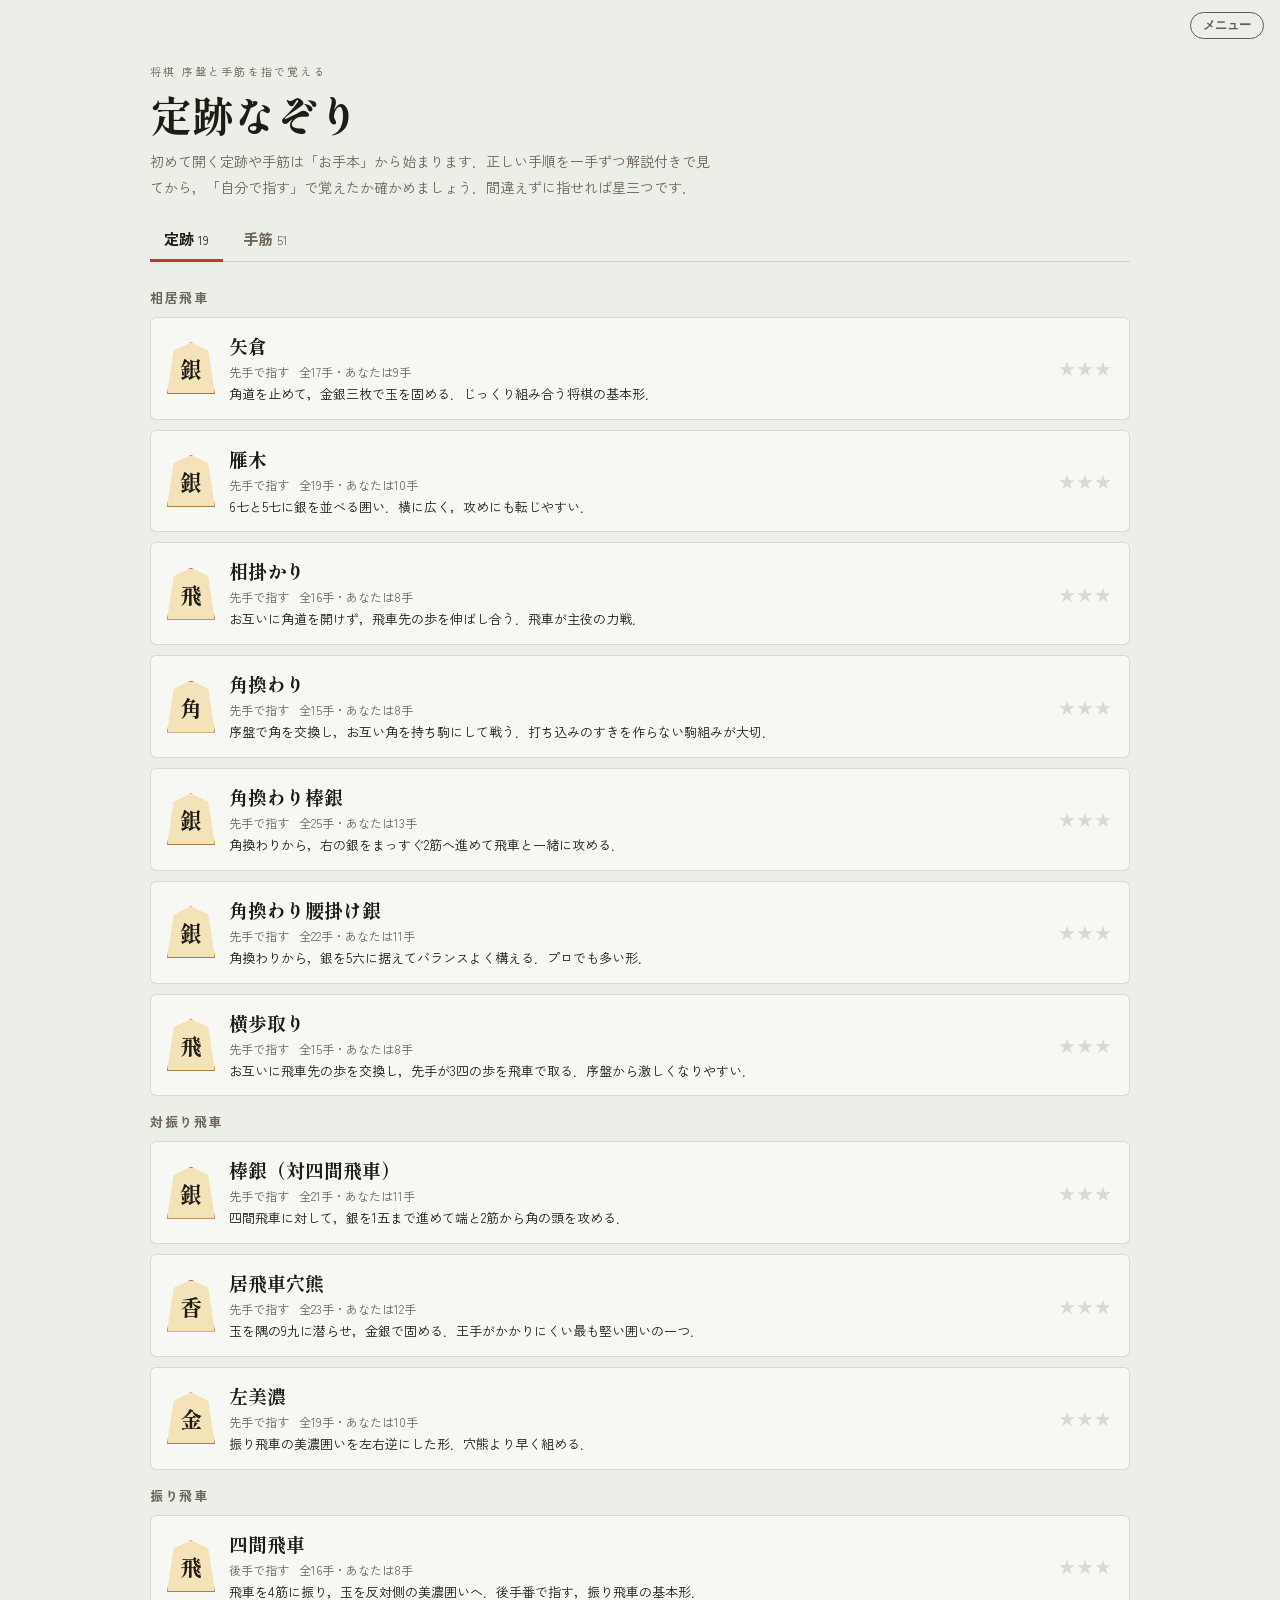
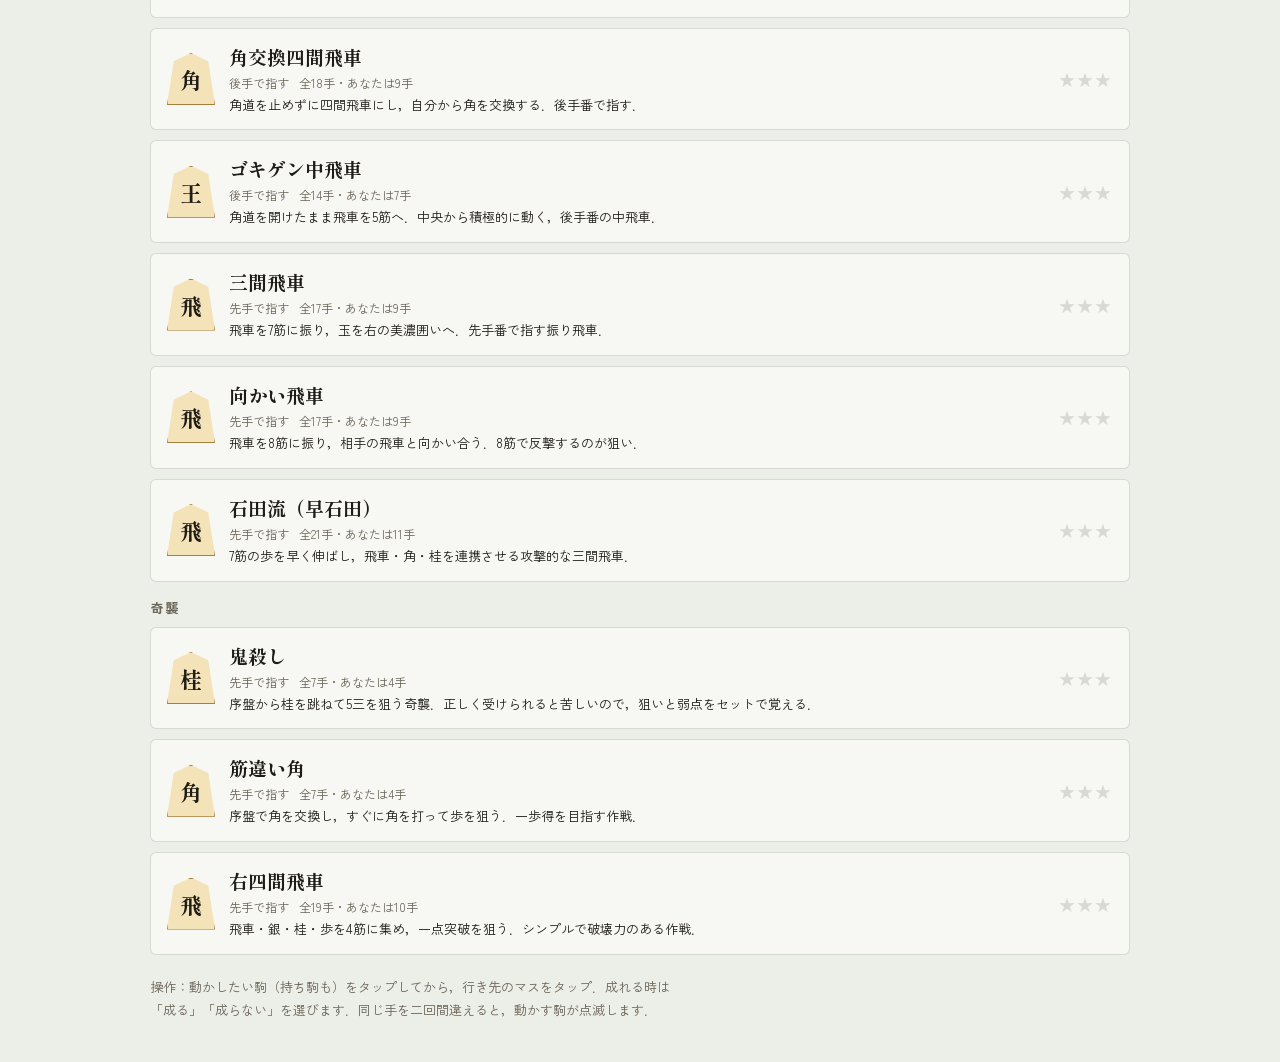
==== commit a6dde5ab: "Add step-by-step demonstration mode to shogi trainer Co-Authored-By: Claude Opus 5.5 <noreply@anthro" ====
--- a/docs/joseki.html
+++ b/docs/joseki.html
@@ -208,6 +208,13 @@
 .hp:disabled { cursor: default; }
 .question { font-size: 14px; line-height: 1.8; padding: 10px 12px; border-left: 3px solid var(--accent); background: var(--bg); }
 .promo-choice { display: flex; gap: 8px; }
+.modes { display: grid; grid-template-columns: 1fr 1fr; gap: 0; border: 1px solid var(--line); border-radius: 6px; overflow: hidden; }
+.mode { font: 700 14px var(--ui); color: var(--muted); background: var(--surface); border: 0; padding: 10px 8px; cursor: pointer; }
+.mode + .mode { border-left: 1px solid var(--line); }
+.mode[aria-selected="true"] { color: var(--bg); background: var(--ink); }
+.mode:focus-visible { outline: 2px solid var(--accent); outline-offset: -2px; }
+.sq.from { box-shadow: inset 0 0 0 3px var(--last); }
+.demo-note { font-size: 13px; color: var(--muted); }
 .tagline { display: flex; gap: 8px; flex-wrap: wrap; font-size: 12px; color: var(--muted); }
 .tagline span { border: 1px solid var(--line); border-radius: 999px; padding: 2px 8px; }
 @media (prefers-reduced-motion: reduce) { .hp.hint { animation: none; } }
@@ -217,7 +224,7 @@
   <div style="display:flex;flex-direction:column;gap:10px">
     <span class="eyebrow">将棋 序盤と手筋を指で覚える</span>
     <h1>定跡なぞり</h1>
-    <p class="lead">定跡は相手の手が自動で指されるので，自分の側の正しい一手を指します．手筋は問題の局面で，その手筋を使った一手を指します．間違えずに指せれば星三つです．</p>
+    <p class="lead">初めて開く定跡や手筋は「お手本」から始まります．正しい手順を一手ずつ解説付きで見てから，「自分で指す」で覚えたか確かめましょう．間違えずに指せれば星三つです．</p>
   </div>
   <div class="tabs" role="tablist">
     <button class="tab" id="tabJ" role="tab" type="button" aria-selected="true">定跡<span class="count" id="countJ"></span></button>
@@ -247,6 +254,20 @@
       <div style="display:flex;flex-direction:column;gap:6px">
         <h2 id="lineName"></h2>
         <div class="tagline" id="tagline"></div>
+      </div>
+      <div class="modes" role="tablist">
+        <button class="mode" id="modeDemo" role="tab" type="button" aria-selected="false">お手本を見る</button>
+        <button class="mode" id="modeTry" role="tab" type="button" aria-selected="true">自分で指す</button>
+      </div>
+      <div class="panel" id="demoPanel" hidden>
+        <div class="progress"><span id="demoBar" style="width:0%"></span></div>
+        <div class="prompt" id="demoMove"></div>
+        <div class="comment" id="demoComment"></div>
+        <div class="row">
+          <button class="btn ghost" id="demoPrev" type="button">◀ 戻る</button>
+          <button class="btn" id="demoNext" type="button">次の手 ▶</button>
+        </div>
+        <button class="btn ghost" id="demoTry" type="button">覚えたら，自分で指してみる</button>
       </div>
       <div class="panel" id="talk">
         <div class="progress"><span id="bar" style="width:0%"></span></div>
@@ -1103,6 +1124,7 @@
 
   // ---------- 対局 ----------
   let D, pos, idx, mistakes, moveMistakes, hintsUsed, sel, selHand, lastTo, prevTo, busy, timer, pendingPromo, history, altFound;
+  let mode = 'try', demo = [], demoK = 0, fromSq = null;
 
   function open(drill) {
     D = drill;
@@ -1111,10 +1133,75 @@
     $('tagline').innerHTML = D.tags.map(t => `<span>${t}</span>`).join('');
     $('sideLabel').textContent = D.side === 's' ? '盤の下側があなた（▲先手）' : '盤の下側があなた（△後手）';
     scrollTo(0, 0);
-    restart();
-  }
+    demo = buildDemo();
+    // まだ解いたことがなければ，お手本から始める
+    setMode(best[D.key] ? 'try' : 'demo');
+  }
+  function setMode(m) {
+    mode = m;
+    clearTimeout(timer);
+    $('modeDemo').setAttribute('aria-selected', String(m === 'demo'));
+    $('modeTry').setAttribute('aria-selected', String(m === 'try'));
+    $('demoPanel').hidden = m !== 'demo';
+    if (m === 'demo') {
+      $('talk').hidden = true; $('donePanel').hidden = true;
+      showDemo(0);
+    } else {
+      restart();
+    }
+  }
+  $('modeDemo').addEventListener('click', () => setMode('demo'));
+  $('modeTry').addEventListener('click', () => setMode('try'));
+  $('demoTry').addEventListener('click', () => setMode('try'));
+  $('demoPrev').addEventListener('click', () => { if (demoK > 0) showDemo(demoK - 1); });
+  $('demoNext').addEventListener('click', () => { if (demoK < demo.length) showDemo(demoK + 1); });
+
+  // お手本の手順を作る（詰将棋で最後の手が決まっていない時は，詰ます手を探す）
+  function buildDemo() {
+    let p = D.start(), prev = null;
+    const out = [];
+    for (let i = 0; i < D.steps.length; i++) {
+      const st = D.steps[i];
+      const s = st.who === 'me' ? D.side : (D.side === 's' ? 'g' : 's');
+      let mv = st.alts[0] ? parseMove(st.alts[0], s) : null;
+      if (!mv && D.mate) mv = mateIn(p, D.mate - i)[0];
+      if (!mv) break;
+      out.push({ mv, label: notate(p, prev, mv, st), c: st.c || '', who: st.who, from: mv.drop ? null : mv.from });
+      p = apply(p, mv); prev = mv.to;
+      if (D.mate && isMate(p)) break;
+    }
+    return out;
+  }
+  function showDemo(k) {
+    demoK = k;
+    pos = D.start();
+    for (let i = 0; i < k; i++) pos = apply(pos, demo[i].mv);
+    lastTo = k ? demo[k - 1].mv.to : null;
+    fromSq = k ? demo[k - 1].from : null;
+    sel = null; selHand = null; pendingPromo = null;
+    history = demo.slice(0, k).map(d => d.label);
+    idx = k;
+    const d = demo[k - 1];
+    if (!k) {
+      $('demoMove').textContent = D.kind === 'J' ? 'お手本：初手から順に見ていきます' : 'お手本：この局面から';
+      $('demoComment').textContent = D.kind === 'J' ? D.intro : D.question;
+    } else {
+      $('demoMove').textContent = `${k}手目 ${d.label}`;
+      let text = d.c || (d.who === 'opp' ? '相手の手．' : '');
+      if (k === demo.length && D.outro) text = (text ? text + '\n\n' : '') + `【${D.name}】${D.outro}`;
+      if (k === demo.length && D.mate) text = '詰みました．' + (text ? '\n\n' + text : '');
+      $('demoComment').textContent = text;
+    }
+    $('demoComment').style.whiteSpace = 'pre-line';
+    $('demoPrev').disabled = k === 0;
+    $('demoNext').disabled = k >= demo.length;
+    $('demoNext').textContent = k === 0 ? '1手目を見る ▶' : '次の手 ▶';
+    render();
+  }
+
   function restart() {
     clearTimeout(timer);
+    fromSq = null;
     pos = D.start();
     idx = 0; mistakes = 0; moveMistakes = 0; hintsUsed = 0;
     sel = null; selHand = null; lastTo = null; prevTo = null; busy = false; pendingPromo = null;
@@ -1140,7 +1227,7 @@
         let mv = parseMove(st.alts[0], s);
         const legal = legalMoves(pos, s);
         if (!legal.some(m => str(m) === str(mv))) mv = legal[0]; // 詰将棋で別の手順になった時
-        const label = notate(mv, st);
+        const label = notate(pos, prevTo, mv, st);
         play(mv, label);
         busy = false;
         setComment(st.c ? `相手は${label}．${st.c}` : `相手は${label}と指しました．`);
@@ -1158,23 +1245,23 @@
     prevTo = mv.to; lastTo = mv.to;
     idx++;
   }
-  function notate(mv, st) {
+  function notate(p, prev, mv, st) {
     if (st && st.label && st.alts[0] === str(mv)) return st.label;
     const mark = mv.s === 's' ? '▲' : '△';
-    const dest = mv.to === prevTo ? '同' : `${mv.to / 10 | 0}${KAN[mv.to % 10]}`;
+    const dest = mv.to === prev ? '同' : `${mv.to / 10 | 0}${KAN[mv.to % 10]}`;
     if (mv.drop) {
-      const couldMove = legalMoves(pos, mv.s).some(m => !m.drop && m.to === mv.to && pos.b[m.from].t === mv.drop && !pos.b[m.from].p);
+      const couldMove = legalMoves(p, mv.s).some(m => !m.drop && m.to === mv.to && p.b[m.from].t === mv.drop && !p.b[m.from].p);
       return `${mark}${dest}${mv.drop}${couldMove ? '打' : ''}`;
     }
-    const pc = pos.b[mv.from];
+    const pc = p.b[mv.from];
     const name = pc.p ? PNAME[pc.t] : pc.t;
-    const opts = legalMoves(pos, mv.s).filter(m => m.from === mv.from && m.to === mv.to);
+    const opts = legalMoves(p, mv.s).filter(m => m.from === mv.from && m.to === mv.to);
     const suffix = opts.length > 1 ? (mv.promote ? '成' : '不成') : (mv.promote ? '成' : '');
     return `${mark}${dest}${name}${suffix}`;
   }
   function setPrompt(t, cls) { const el = $('prompt'); el.textContent = t; el.className = 'prompt ' + cls; }
   function setComment(t) { $('comment').textContent = t || ''; }
-  const myTurn = () => !busy && !isOver() && D.steps[idx].who === 'me' && !pendingPromo;
+  const myTurn = () => mode === 'try' && !busy && !isOver() && D.steps[idx].who === 'me' && !pendingPromo;
 
   function tapSquare(sq) {
     if (!myTurn()) return;
@@ -1226,7 +1313,7 @@
       if (!mating) ok = false;
     }
     if (ok) {
-      const label = notate(mv, st);
+      const label = notate(pos, prevTo, mv, st);
       play(mv, label);
       sel = null; selHand = null;
       if (alt) altFound = true;
@@ -1300,6 +1387,7 @@
         const p = pos.b[sq];
         const cls = ['sq'];
         if (sq === lastTo) cls.push('last');
+        if (mode === 'demo' && sq === fromSq) cls.push('from');
         if (sq === sel || (pendingPromo && sq === pendingPromo.from)) cls.push('sel');
         if (hm && ((!hm.drop && sq === hm.from) || (hm.drop && sq === hm.to))) cls.push('hint');
         let label = `${f}${KAN[rk]}`;
@@ -1328,6 +1416,13 @@
     $('handBottom').innerHTML = `<span>あなた（${me === 's' ? '▲先手' : '△後手'}）の持ち駒</span> ${handHtml(me, true)}`;
 
     // 棋譜
+    if (mode === 'demo') {
+      $('kifu').innerHTML = demo.map((d, i) => `<li class="${i === demoK - 1 ? 'now' : i >= demoK ? 'todo' : ''}"><span class="no">${i + 1}</span><span>${i < demoK ? d.label : '・・・'}</span></li>`).join('');
+      const cur = $('kifu').querySelector('.now');
+      const k = $('kifu'); k.scrollTop = cur ? Math.max(0, cur.offsetTop - k.offsetTop - 60) : 0;
+      $('demoBar').style.width = `${demo.length ? (demoK / demo.length) * 100 : 0}%`;
+      return;
+    }
     const items = history.map((l, i) => `<li><span class="no">${i + 1}</span><span>${l}</span></li>`);
     if (!isOver()) {
       const s = moverOf(idx) === 's' ? '▲' : '△';
